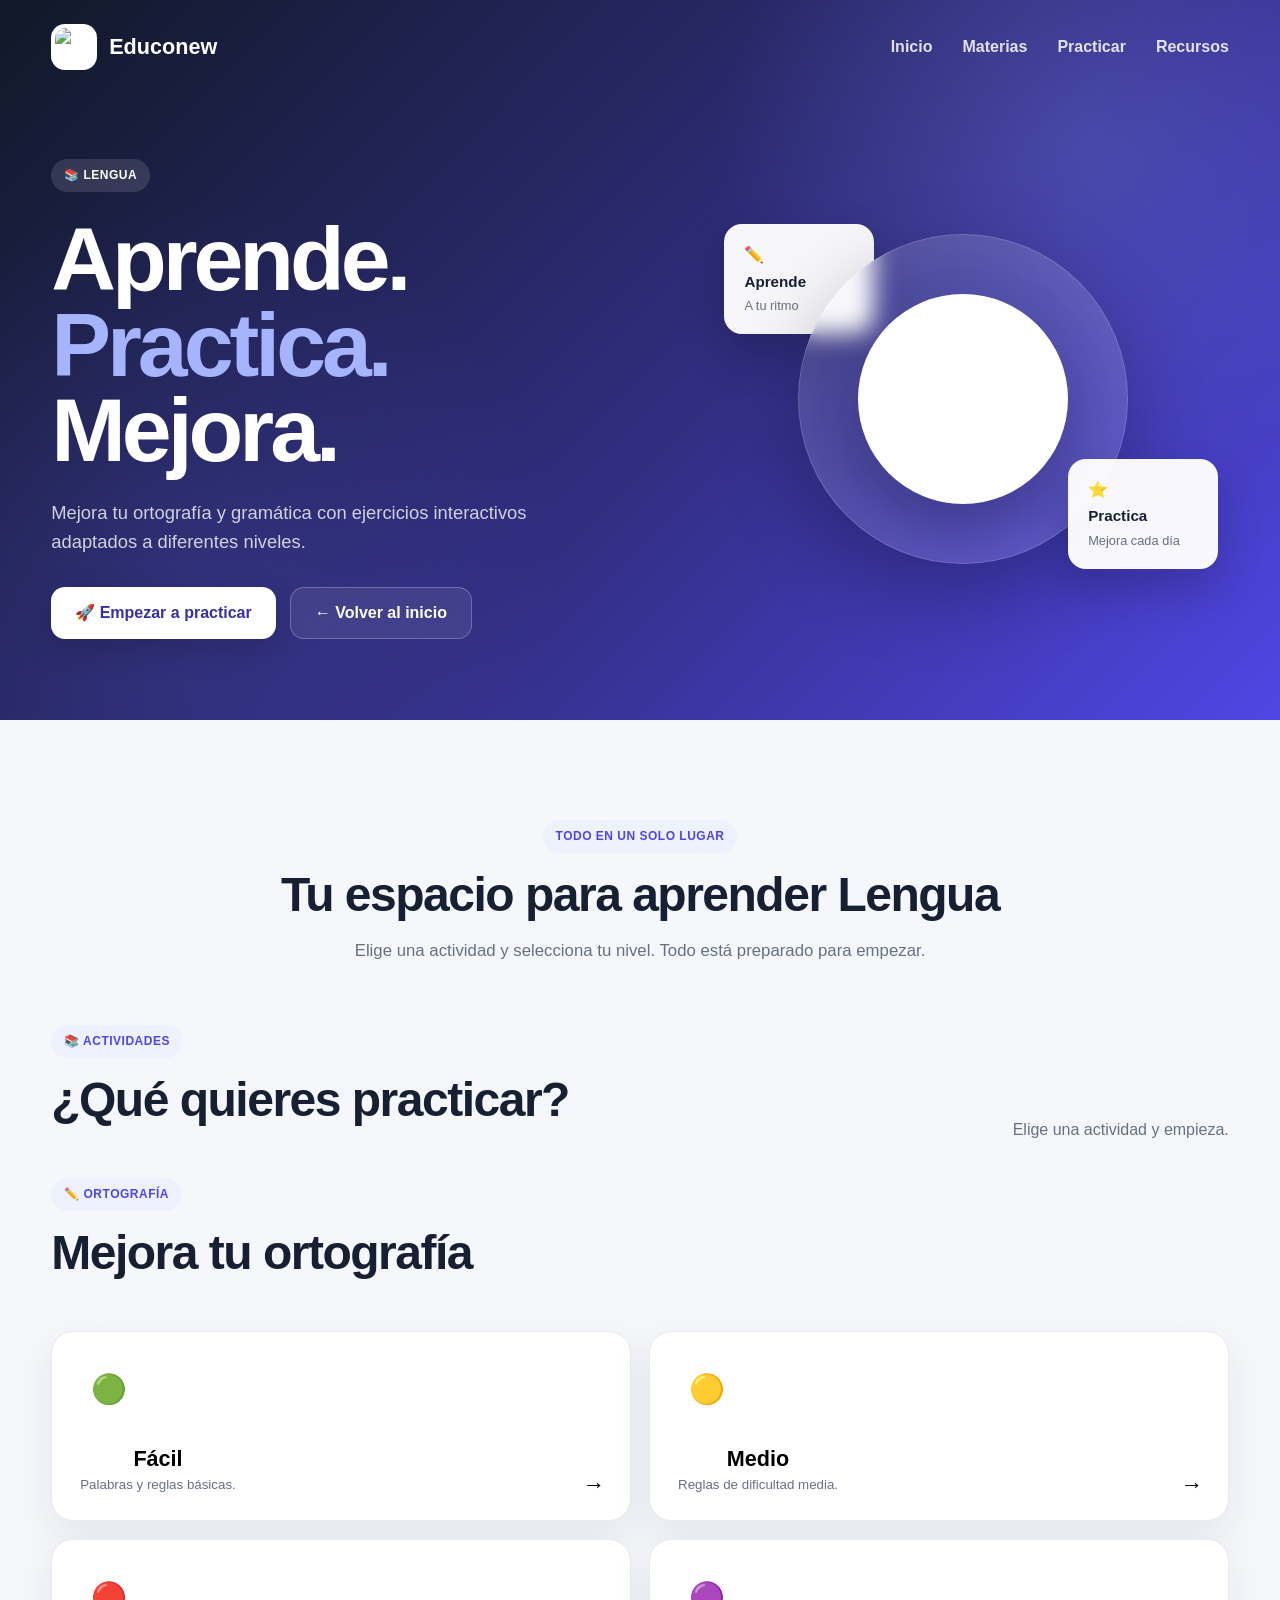
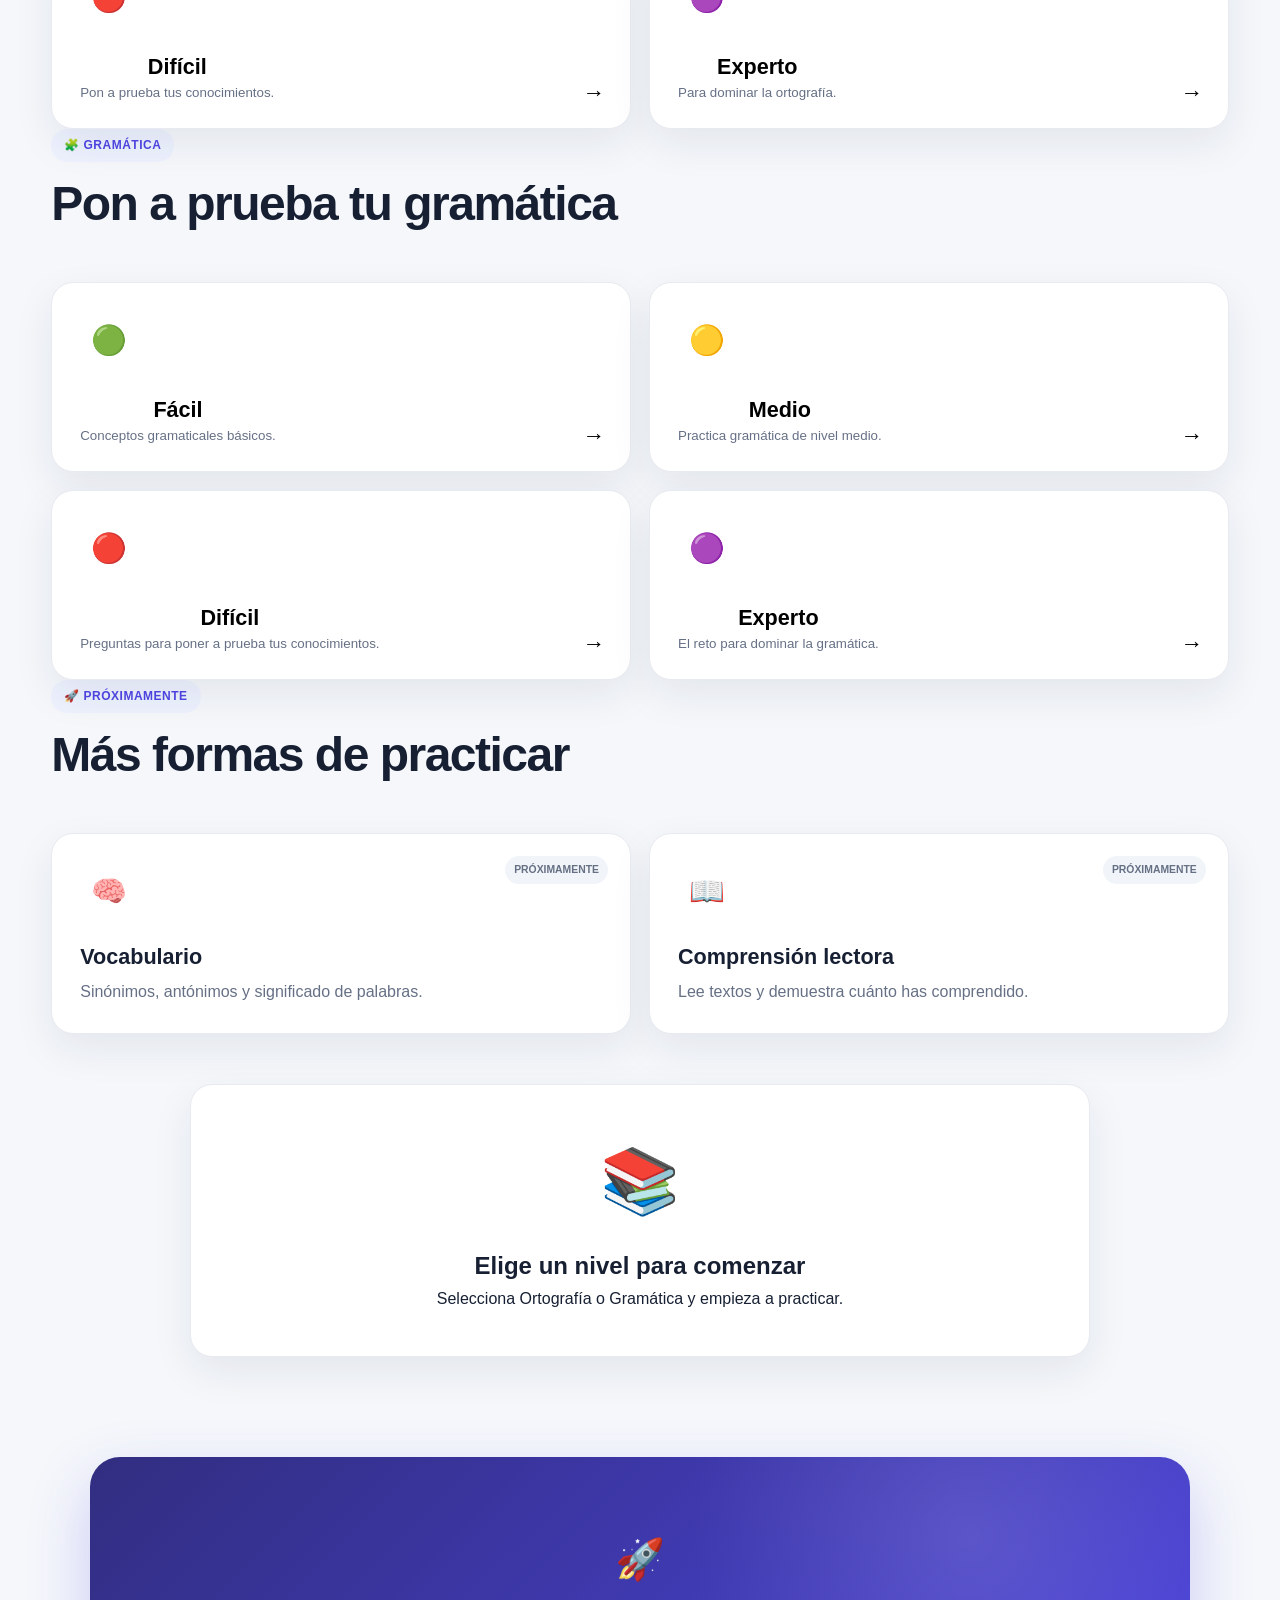
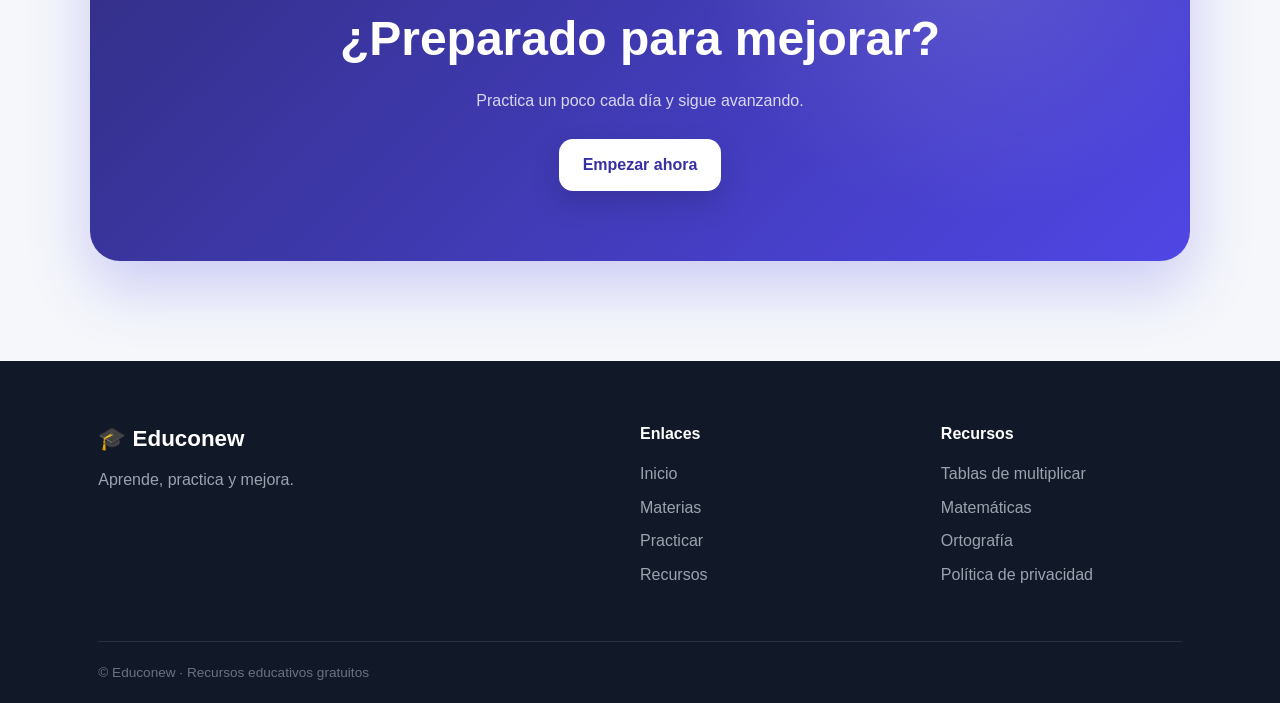
==== lengua.html @ 7b6f7181 "Refactor lengua.html for cleaner structure" ====
<!DOCTYPE html>
<html lang="es">

<head>
    <meta charset="UTF-8">
    <meta name="viewport" content="width=device-width, initial-scale=1.0">

    <title>Lengua | Educonew</title>

    <meta
        name="description"
        content="Practica Lengua con ejercicios interactivos de ortografía y gramática en Educonew."
    >

    <meta name="robots" content="index, follow">

    <link rel="icon" type="image/png" href="perfil.png">
    <link rel="stylesheet" href="style.css">
</head>

<body>

<header class="hero-principal">

    <nav class="barra-navegacion">

        <div class="logo">
            <img src="perfil.png" alt="Educonew">
            <span>Educonew</span>
        </div>

        <div class="menu">
            <a href="index.html">Inicio</a>
            <a href="index.html#materias">Materias</a>
            <a href="#actividades">Practicar</a>
            <a href="index.html#recursos">Recursos</a>
        </div>

    </nav>


    <div class="hero-contenido">

        <div class="hero-texto">

            <span class="etiqueta">
                📚 LENGUA
            </span>

            <h1>
                Aprende.<br>
                <span>Practica.</span><br>
                Mejora.
            </h1>

            <p>
                Mejora tu ortografía y gramática
                con ejercicios interactivos adaptados
                a diferentes niveles.
            </p>

            <div class="hero-botones">

                <a
                    href="#actividades"
                    class="boton-principal"
                >
                    🚀 Empezar a practicar
                </a>

                <a
                    href="index.html"
                    class="boton-secundario"
                >
                    ← Volver al inicio
                </a>

            </div>

        </div>


        <div class="hero-visual">

            <div class="tarjeta-flotante tarjeta-libro">
                ✏️
                <strong>Aprende</strong>
                <span>A tu ritmo</span>
            </div>

            <div class="circulo-educativo">
                <img src="perfil.png" alt="Educonew">
            </div>

            <div class="tarjeta-flotante tarjeta-estadistica">
                ⭐
                <strong>Practica</strong>
                <span>Mejora cada día</span>
            </div>

        </div>

    </div>

</header>


<main>

<section class="presentacion">

    <span class="etiqueta">
        TODO EN UN SOLO LUGAR
    </span>

    <h2>
        Tu espacio para aprender Lengua
    </h2>

    <p>
        Elige una actividad y selecciona tu nivel.
        Todo está preparado para empezar.
    </p>

</section>


<section
    id="actividades"
    class="seccion"
>

    <div class="titulo-seccion">

        <div>

            <span class="etiqueta">
                📚 ACTIVIDADES
            </span>

            <h2>
                ¿Qué quieres practicar?
            </h2>

        </div>

        <p>
            Elige una actividad y empieza.
        </p>

    </div>


    <!-- ============================= -->
    <!-- ORTOGRAFÍA -->
    <!-- ============================= -->

    <div class="bloque-lengua">

        <div class="titulo-seccion">

            <div>

                <span class="etiqueta">
                    ✏️ ORTOGRAFÍA
                </span>

                <h2>
                    Mejora tu ortografía
                </h2>

            </div>

        </div>


        <div class="materias-grid">

            <button
                type="button"
                class="materia-card lengua-nivel"
                data-tema="ortografia"
                data-nivel="facil"
            >

                <div class="materia-icono">
                    🟢
                </div>

                <div>
                    <h3>Fácil</h3>
                    <p>
                        Palabras y reglas básicas.
                    </p>
                </div>

                <span class="flecha">→</span>

            </button>


            <button
                type="button"
                class="materia-card lengua-nivel"
                data-tema="ortografia"
                data-nivel="medio"
            >

                <div class="materia-icono">
                    🟡
                </div>

                <div>
                    <h3>Medio</h3>
                    <p>
                        Reglas de dificultad media.
                    </p>
                </div>

                <span class="flecha">→</span>

            </button>


            <button
                type="button"
                class="materia-card lengua-nivel"
                data-tema="ortografia"
                data-nivel="dificil"
            >

                <div class="materia-icono">
                    🔴
                </div>

                <div>
                    <h3>Difícil</h3>
                    <p>
                        Pon a prueba tus conocimientos.
                    </p>
                </div>

                <span class="flecha">→</span>

            </button>


            <button
                type="button"
                class="materia-card lengua-nivel"
                data-tema="ortografia"
                data-nivel="experto"
            >

                <div class="materia-icono">
                    🟣
                </div>

                <div>
                    <h3>Experto</h3>
                    <p>
                        Para dominar la ortografía.
                    </p>
                </div>

                <span class="flecha">→</span>

            </button>

        </div>

    </div>


    <!-- ============================= -->
    <!-- GRAMÁTICA -->
    <!-- ============================= -->

    <div class="bloque-lengua">

        <div class="titulo-seccion">

            <div>

                <span class="etiqueta">
                    🧩 GRAMÁTICA
                </span>

                <h2>
                    Pon a prueba tu gramática
                </h2>

            </div>

        </div>


        <div class="materias-grid">

            <button
                type="button"
                class="materia-card lengua-nivel"
                data-tema="gramatica"
                data-nivel="facil"
            >

                <div class="materia-icono">
                    🟢
                </div>

                <div>
                    <h3>Fácil</h3>
                    <p>
                        Conceptos gramaticales básicos.
                    </p>
                </div>

                <span class="flecha">→</span>

            </button>


            <button
                type="button"
                class="materia-card lengua-nivel"
                data-tema="gramatica"
                data-nivel="medio"
            >

                <div class="materia-icono">
                    🟡
                </div>

                <div>
                    <h3>Medio</h3>
                    <p>
                        Practica gramática de nivel medio.
                    </p>
                </div>

                <span class="flecha">→</span>

            </button>


            <button
                type="button"
                class="materia-card lengua-nivel"
                data-tema="gramatica"
                data-nivel="dificil"
            >

                <div class="materia-icono">
                    🔴
                </div>

                <div>
                    <h3>Difícil</h3>
                    <p>
                        Preguntas para poner a prueba
                        tus conocimientos.
                    </p>
                </div>

                <span class="flecha">→</span>

            </button>


            <button
                type="button"
                class="materia-card lengua-nivel"
                data-tema="gramatica"
                data-nivel="experto"
            >

                <div class="materia-icono">
                    🟣
                </div>

                <div>
                    <h3>Experto</h3>
                    <p>
                        El reto para dominar la gramática.
                    </p>
                </div>

                <span class="flecha">→</span>

            </button>

        </div>

    </div>


    <!-- ============================= -->
    <!-- PRÓXIMAMENTE -->
    <!-- ============================= -->

    <div class="bloque-lengua">

        <div class="titulo-seccion">

            <div>

                <span class="etiqueta">
                    🚀 PRÓXIMAMENTE
                </span>

                <h2>
                    Más formas de practicar
                </h2>

            </div>

        </div>


        <div class="materias-grid">

            <div class="materia-card">

                <div class="materia-icono">
                    🧠
                </div>

                <div>
                    <h3>Vocabulario</h3>
                    <p>
                        Sinónimos, antónimos
                        y significado de palabras.
                    </p>
                </div>

                <span class="proximamente">
                    PRÓXIMAMENTE
                </span>

            </div>


            <div class="materia-card">

                <div class="materia-icono">
                    📖
                </div>

                <div>
                    <h3>Comprensión lectora</h3>
                    <p>
                        Lee textos y demuestra
                        cuánto has comprendido.
                    </p>
                </div>

                <span class="proximamente">
                    PRÓXIMAMENTE
                </span>

            </div>

        </div>

    </div>


    <!-- ============================= -->
    <!-- JUEGO -->
    <!-- ============================= -->

    <section
        id="juegoLengua"
        style="
            max-width:900px;
            margin:50px auto 0;
        "
    >

        <div
            class="tarjeta"
            style="
                text-align:center;
                padding:45px 25px;
            "
        >

            <div
                style="
                    font-size:4rem;
                    margin-bottom:15px;
                "
            >
                📚
            </div>

            <h2>
                Elige un nivel para comenzar
            </h2>

            <p>
                Selecciona Ortografía o Gramática
                y empieza a practicar.
            </p>

        </div>

    </section>


</section>


<section class="llamada-final">

    <div>

        <span>🚀</span>

        <h2>
            ¿Preparado para mejorar?
        </h2>

        <p>
            Practica un poco cada día
            y sigue avanzando.
        </p>

        <a
            href="#actividades"
            class="boton-principal"
        >
            Empezar ahora
        </a>

    </div>

</section>

</main>


<footer>

    <div class="footer-contenido">

        <div>

            <h3>🎓 Educonew</h3>

            <p>
                Aprende, practica y mejora.
            </p>

        </div>


        <div>

            <h4>Enlaces</h4>

            <a href="index.html">Inicio</a>
            <a href="index.html#materias">Materias</a>
            <a href="#actividades">Practicar</a>
            <a href="index.html#recursos">Recursos</a>

        </div>


        <div>

            <h4>Recursos</h4>

            <a href="tablas-multiplicar.html">
                Tablas de multiplicar
            </a>

            <a href="mejorar-matematicas.html">
                Matemáticas
            </a>

            <a href="reglas-ortografia.html">
                Ortografía
            </a>

            <a href="politica-privacidad.html">
                Política de privacidad
            </a>

        </div>

    </div>


    <div class="footer-final">

        <p>
            © Educonew · Recursos educativos gratuitos
        </p>

    </div>

</footer>


<!-- IMPORTANTE:
     Este archivo NO utiliza script.js.
     Utiliza su propio motor independiente.
-->

<script src="lengua.js"></script>

</body>
</html>
---- style.css ----
/* =========================================
   EDUCONEW — DISEÑO PRINCIPAL
   ========================================= */

:root {
    --fondo: #f5f7fb;
    --blanco: #ffffff;
    --texto: #172033;
    --texto-suave: #667085;
    --azul: #4f46e5;
    --azul-oscuro: #3730a3;
    --azul-claro: #eef2ff;
    --verde: #10b981;
    --amarillo: #f59e0b;
    --rojo: #ef4444;
    --borde: #e7eaf0;
    --sombra: 0 15px 40px rgba(31, 41, 55, 0.08);
    --radio: 22px;
}

* {
    box-sizing: border-box;
    margin: 0;
    padding: 0;
}

html {
    scroll-behavior: smooth;
}

body {
    font-family: Arial, Helvetica, sans-serif;
    background: var(--fondo);
    color: var(--texto);
    line-height: 1.6;
}

a {
    text-decoration: none;
    color: inherit;
}

button,
a {
    -webkit-tap-highlight-color: transparent;
}


/* =========================================
   NAVEGACIÓN
   ========================================= */

.hero-principal {
    min-height: 720px;
    background:
        radial-gradient(circle at 85% 20%, rgba(129, 140, 248, 0.25), transparent 30%),
        radial-gradient(circle at 15% 80%, rgba(99, 102, 241, 0.15), transparent 30%),
        linear-gradient(135deg, #111827 0%, #312e81 55%, #4f46e5 100%);
    color: white;
    position: relative;
    overflow: hidden;
}

.barra-navegacion {
    width: min(1180px, 92%);
    margin: auto;
    padding: 24px 0;
    display: flex;
    justify-content: space-between;
    align-items: center;
    position: relative;
    z-index: 5;
}

.logo {
    display: flex;
    align-items: center;
    gap: 12px;
    font-size: 1.35rem;
    font-weight: 800;
}

.logo img {
    width: 46px;
    height: 46px;
    object-fit: cover;
    border-radius: 14px;
    background: white;
    padding: 4px;
}

.menu {
    display: flex;
    gap: 30px;
}

.menu a {
    color: rgba(255, 255, 255, 0.85);
    font-weight: 600;
    transition: 0.25s ease;
}

.menu a:hover {
    color: white;
    transform: translateY(-2px);
}


/* =========================================
   HERO
   ========================================= */

.hero-contenido {
    width: min(1180px, 92%);
    margin: auto;
    min-height: 610px;
    display: grid;
    grid-template-columns: 1.05fr 0.95fr;
    align-items: center;
    gap: 60px;
}

.hero-texto {
    max-width: 650px;
}

.etiqueta {
    display: inline-flex;
    align-items: center;
    gap: 7px;
    color: var(--azul);
    background: var(--azul-claro);
    border-radius: 999px;
    padding: 7px 13px;
    font-size: 0.75rem;
    font-weight: 800;
    letter-spacing: 0.5px;
}

.hero-principal .etiqueta {
    background: rgba(255, 255, 255, 0.12);
    color: white;
}

.hero-texto h1 {
    font-size: clamp(3.5rem, 7vw, 6.4rem);
    line-height: 0.95;
    letter-spacing: -4px;
    margin: 25px 0;
}

.hero-texto h1 span {
    color: #a5b4fc;
}

.hero-texto > p {
    max-width: 560px;
    color: rgba(255, 255, 255, 0.78);
    font-size: 1.15rem;
    margin-bottom: 30px;
}

.hero-botones {
    display: flex;
    gap: 14px;
    flex-wrap: wrap;
}

.boton-principal,
.boton-secundario {
    display: inline-flex;
    align-items: center;
    justify-content: center;
    min-height: 52px;
    padding: 0 24px;
    border-radius: 14px;
    font-weight: 800;
    transition: 0.25s ease;
}

.boton-principal {
    background: white;
    color: var(--azul-oscuro);
    box-shadow: 0 12px 30px rgba(0, 0, 0, 0.15);
}

.boton-principal:hover {
    transform: translateY(-3px);
    box-shadow: 0 18px 35px rgba(0, 0, 0, 0.2);
}

.boton-secundario {
    border: 1px solid rgba(255, 255, 255, 0.25);
    color: white;
    background: rgba(255, 255, 255, 0.08);
}

.boton-secundario:hover {
    background: rgba(255, 255, 255, 0.15);
}


/* =========================================
   HERO VISUAL
   ========================================= */

.hero-visual {
    min-height: 480px;
    position: relative;
    display: flex;
    justify-content: center;
    align-items: center;
}

.circulo-educativo {
    width: 330px;
    height: 330px;
    border-radius: 50%;
    background: rgba(255, 255, 255, 0.1);
    border: 1px solid rgba(255, 255, 255, 0.18);
    backdrop-filter: blur(12px);
    display: flex;
    align-items: center;
    justify-content: center;
    box-shadow:
        0 30px 80px rgba(0, 0, 0, 0.25),
        inset 0 0 60px rgba(255, 255, 255, 0.08);
}

.circulo-educativo img {
    width: 210px;
    height: 210px;
    object-fit: cover;
    border-radius: 50%;
    background: white;
    padding: 12px;
    box-shadow: 0 20px 50px rgba(0, 0, 0, 0.2);
}

.tarjeta-flotante {
    position: absolute;
    background: rgba(255, 255, 255, 0.96);
    color: var(--texto);
    padding: 18px 20px;
    border-radius: 18px;
    box-shadow: 0 20px 45px rgba(0, 0, 0, 0.2);
    display: flex;
    flex-direction: column;
    gap: 2px;
    min-width: 150px;
}

.tarjeta-flotante strong {
    font-size: 0.95rem;
}

.tarjeta-flotante span {
    color: var(--texto-suave);
    font-size: 0.8rem;
}

.tarjeta-libro {
    top: 65px;
    left: 5%;
}

.tarjeta-estadistica {
    right: 2%;
    bottom: 70px;
}


/* =========================================
   PRESENTACIÓN
   ========================================= */

.presentacion {
    width: min(800px, 90%);
    margin: 100px auto 60px;
    text-align: center;
}

.presentacion h2,
.titulo-seccion h2,
.cabecera-ejercicios h2 {
    font-size: clamp(2rem, 4vw, 3rem);
    line-height: 1.1;
    letter-spacing: -1.5px;
    margin: 16px 0;
}

.presentacion p {
    color: var(--texto-suave);
    font-size: 1.05rem;
}


/* =========================================
   SECCIONES
   ========================================= */

.seccion {
    width: min(1180px, 92%);
    margin: 0 auto 100px;
}

.titulo-seccion {
    display: flex;
    justify-content: space-between;
    align-items: end;
    gap: 40px;
    margin-bottom: 35px;
}

.titulo-seccion > p {
    max-width: 360px;
    color: var(--texto-suave);
}


/* =========================================
   MATERIAS
   ========================================= */

.materias-grid {
    display: grid;
    grid-template-columns: repeat(2, 1fr);
    gap: 18px;
}

.materia-card {
    position: relative;
    min-height: 190px;
    padding: 28px;
    border-radius: var(--radio);
    background: var(--blanco);
    border: 1px solid var(--borde);
    box-shadow: var(--sombra);
    display: flex;
    flex-direction: column;
    justify-content: space-between;
    overflow: hidden;
    transition: 0.3s ease;
}

.materia-card:hover {
    transform: translateY(-6px);
    box-shadow: 0 22px 50px rgba(31, 41, 55, 0.13);
}

.materia-icono {
    width: 58px;
    height: 58px;
    border-radius: 17px;
    display: flex;
    align-items: center;
    justify-content: center;
    font-size: 1.8rem;
    margin-bottom: 20px;
}

.materia-card h3 {
    font-size: 1.35rem;
    margin-bottom: 5px;
}

.materia-card p {
    color: var(--texto-suave);
    max-width: 400px;
}

.flecha {
    position: absolute;
    right: 25px;
    bottom: 22px;
    font-size: 1.4rem;
    transition: 0.25s ease;
}

.materia-card:hover .flecha {
    transform: translateX(5px);
}

.matematicas .materia-icono {
    background: #eef2ff;
}

.lengua .materia-icono {
    background: #fef3c7;
}

.ciencia .materia-icono {
    background: #d1fae5;
}

.ingles .materia-icono {
    background: #dbeafe;
}

.geografia .materia-icono {
    background: #cffafe;
}

.historia .materia-icono {
    background: #fce7f3;
}

.proximamente {
    position: absolute;
    right: 22px;
    top: 22px;
    font-size: 0.65rem;
    font-weight: 800;
    color: var(--texto-suave);
    background: #f1f5f9;
    padding: 6px 9px;
    border-radius: 999px;
}


/* =========================================
   DESTACADOS
   ========================================= */

.seccion-destacados {
    background: linear-gradient(135deg, #eef2ff, #f8fafc);
    width: 100%;
    padding: 80px max(4%, calc((100% - 1180px) / 2));
}

.destacados-grid {
    display: grid;
    grid-template-columns: repeat(3, 1fr);
    gap: 18px;
}

.destacado-card {
    background: white;
    border-radius: 20px;
    padding: 26px;
    display: flex;
    gap: 20px;
    border: 1px solid var(--borde);
    box-shadow: var(--sombra);
}

.destacado-icono {
    width: 52px;
    height: 52px;
    flex-shrink: 0;
    display: flex;
    align-items: center;
    justify-content: center;
    background: var(--azul-claro);
    border-radius: 15px;
    font-size: 1.5rem;
}

.nivel {
    font-size: 0.68rem;
    font-weight: 800;
    color: var(--azul);
}

.destacado-card h3 {
    margin: 5px 0;
}

.destacado-card p {
    color: var(--texto-suave);
    font-size: 0.9rem;
    margin-bottom: 14px;
}

.destacado-card a {
    color: var(--azul);
    font-weight: 800;
}


/* =========================================
   EJERCICIOS
   ========================================= */

.ejercicios-seccion {
    padding-top: 30px;
}

.cabecera-ejercicios {
    margin-bottom: 35px;
}

.cabecera-ejercicios p {
    color: var(--texto-suave);
}

.tarjetas {
    display: grid;
    grid-template-columns: repeat(3, 1fr);
    gap: 20px;
}

.tarjeta {
    background: white;
    border: 1px solid var(--borde);
    border-radius: var(--radio);
    padding: 28px;
    box-shadow: var(--sombra);
}

.ejercicio-card {
    transition: 0.3s ease;
}

.ejercicio-card:hover {
    transform: translateY(-5px);
}

.ejercicio-icono {
    font-size: 2rem;
    margin-bottom: 15px;
}

.ejercicio-card h3 {
    font-size: 1.35rem;
    margin-bottom: 7px;
}

.ejercicio-card > p {
    color: var(--texto-suave);
    margin-bottom: 20px;
}

.niveles {
    display: flex;
    flex-wrap: wrap;
    gap: 8px;
}

.niveles button,
.ejercicio-card > button {
    border: 0;
    background: #f1f5f9;
    color: var(--texto);
    border-radius: 10px;
    padding: 10px 13px;
    font-weight: 700;
    cursor: pointer;
    transition: 0.2s ease;
}

.niveles button:hover,
.ejercicio-card > button:hover {
    background: var(--azul);
    color: white;
    transform: translateY(-2px);
}

.oculto {
    display: none;
}

.ejercicio-card h4 {
    font-size: 1.25rem;
    margin: 25px 0 15px;
}

#respuestasSuma,
#respuestasResta,
#respuestasMultiplicacion {
    display: grid;
    grid-template-columns: repeat(2, 1fr);
    gap: 9px;
}

.respuesta {
    border: 1px solid var(--borde);
    background: #f8fafc;
    border-radius: 11px;
    padding: 11px;
    font-weight: 700;
    cursor: pointer;
    transition: 0.2s ease;
}

.respuesta:hover:not(:disabled) {
    background: var(--azul);
    color: white;
}

.respuesta:disabled {
    cursor: default;
    opacity: 0.8;
}

#resultadoSuma,
#resultadoResta,
#resultadoMultiplicacion {
    font-weight: 800;
    margin-top: 12px;
}


/* =========================================
   LENGUA
   ========================================= */

.lengua-seccion {
    padding-top: 20px;
}

.lengua-seccion .tarjetas {
    grid-template-columns: repeat(3, 1fr);
}


/* =========================================
   RECURSOS
   ========================================= */

.recursos-grid {
    display: grid;
    grid-template-columns: repeat(2, 1fr);
    gap: 15px;
}

.recurso-card {
    display: grid;
    grid-template-columns: 55px 1fr 30px;
    gap: 17px;
    align-items: center;
    background: white;
    border: 1px solid var(--borde);
    padding: 22px;
    border-radius: 18px;
    box-shadow: var(--sombra);
    transition: 0.25s ease;
}

.recurso-card:hover {
    transform: translateY(-4px);
}

.recurso-card > span {
    width: 52px;
    height: 52px;
    display: flex;
    justify-content: center;
    align-items: center;
    background: var(--azul-claro);
    border-radius: 15px;
    font-size: 1.5rem;
}

.recurso-card h3 {
    margin-bottom: 4px;
}

.recurso-card p {
    color: var(--texto-suave);
    font-size: 0.9rem;
}

.recurso-card strong {
    color: var(--azul);
    font-size: 1.3rem;
}


/* =========================================
   LLAMADA FINAL
   ========================================= */

.llamada-final {
    width: min(1100px, 90%);
    margin: 0 auto 100px;
    border-radius: 30px;
    padding: 70px 40px;
    text-align: center;
    color: white;
    background:
        radial-gradient(circle at 80% 20%, rgba(255,255,255,.12), transparent 30%),
        linear-gradient(135deg, #312e81, #4f46e5);
    box-shadow: 0 25px 60px rgba(79, 70, 229, 0.25);
}

.llamada-final > div > span {
    font-size: 2.5rem;
}

.llamada-final h2 {
    font-size: clamp(2rem, 4vw, 3rem);
    margin: 10px 0;
}

.llamada-final p {
    color: rgba(255,255,255,.8);
    margin-bottom: 25px;
}

.llamada-final .boton-principal {
    display: inline-flex;
}


/* =========================================
   FOOTER
   ========================================= */

footer {
    background: #111827;
    color: white;
    padding: 60px 4% 20px;
}

.footer-contenido {
    width: min(1180px, 92%);
    margin: auto;
    display: grid;
    grid-template-columns: 2fr 1fr 1fr;
    gap: 60px;
}

.footer-contenido h3 {
    font-size: 1.4rem;
    margin-bottom: 10px;
}

.footer-contenido h4 {
    margin-bottom: 15px;
}

.footer-contenido p {
    color: #9ca3af;
}

.footer-contenido a {
    display: block;
    color: #9ca3af;
    margin-bottom: 8px;
    transition: 0.2s ease;
}

.footer-contenido a:hover {
    color: white;
    transform: translateX(3px);
}

.footer-final {
    width: min(1180px, 92%);
    margin: 45px auto 0;
    padding-top: 20px;
    border-top: 1px solid rgba(255,255,255,.1);
    color: #6b7280;
    font-size: 0.85rem;
}


/* =========================================
   RESPONSIVE — TABLET
   ========================================= */

@media (max-width: 900px) {

    .hero-contenido {
        grid-template-columns: 1fr;
        text-align: center;
        padding: 70px 0;
    }

    .hero-texto {
        margin: auto;
    }

    .hero-texto > p {
        margin-left: auto;
        margin-right: auto;
    }

    .hero-botones {
        justify-content: center;
    }

    .hero-visual {
        min-height: 360px;
    }

    .circulo-educativo {
        width: 250px;
        height: 250px;
    }

    .circulo-educativo img {
        width: 160px;
        height: 160px;
    }

    .materias-grid,
    .destacados-grid,
    .tarjetas {
        grid-template-columns: repeat(2, 1fr);
    }

    .titulo-seccion {
        display: block;
    }

    .titulo-seccion > p {
        margin-top: 15px;
    }

    .recursos-grid {
        grid-template-columns: 1fr;
    }

    .footer-contenido {
        grid-template-columns: 1fr 1fr;
    }
}


/* =========================================
   RESPONSIVE — MÓVIL
   ========================================= */

@media (max-width: 650px) {

    .hero-principal {
        min-height: auto;
    }

    .barra-navegacion {
        padding: 17px 0;
    }

    .menu {
        display: none;
    }

    .hero-contenido {
        padding: 55px 0 80px;
        min-height: auto;
    }

    .hero-texto h1 {
        font-size: 3.8rem;
        letter-spacing: -3px;
    }

    .hero-texto > p {
        font-size: 1rem;
    }

    .hero-visual {
        min-height: 300px;
    }

    .circulo-educativo {
        width: 220px;
        height: 220px;
    }

    .circulo-educativo img {
        width: 140px;
        height: 140px;
    }

    .tarjeta-flotante {
        min-width: 125px;
        padding: 13px;
    }

    .tarjeta-libro {
        left: 0;
        top: 25px;
    }

    .tarjeta-estadistica {
        right: 0;
        bottom: 20px;
    }

    .presentacion {
        margin-top: 70px;
    }

    .materias-grid,
    .destacados-grid,
    .tarjetas,
    .lengua-seccion .tarjetas {
        grid-template-columns: 1fr;
    }

    .seccion {
        margin-bottom: 70px;
    }

    .seccion-destacados {
        padding: 60px 5%;
    }

    .recurso-card {
        grid-template-columns: 48px 1fr 20px;
        padding: 17px;
    }

    .recurso-card > span {
        width: 45px;
        height: 45px;
    }

    .llamada-final {
        padding: 55px 25px;
        margin-bottom: 70px;
    }

    .footer-contenido {
        grid-template-columns: 1fr;
        gap: 35px;
    }
}
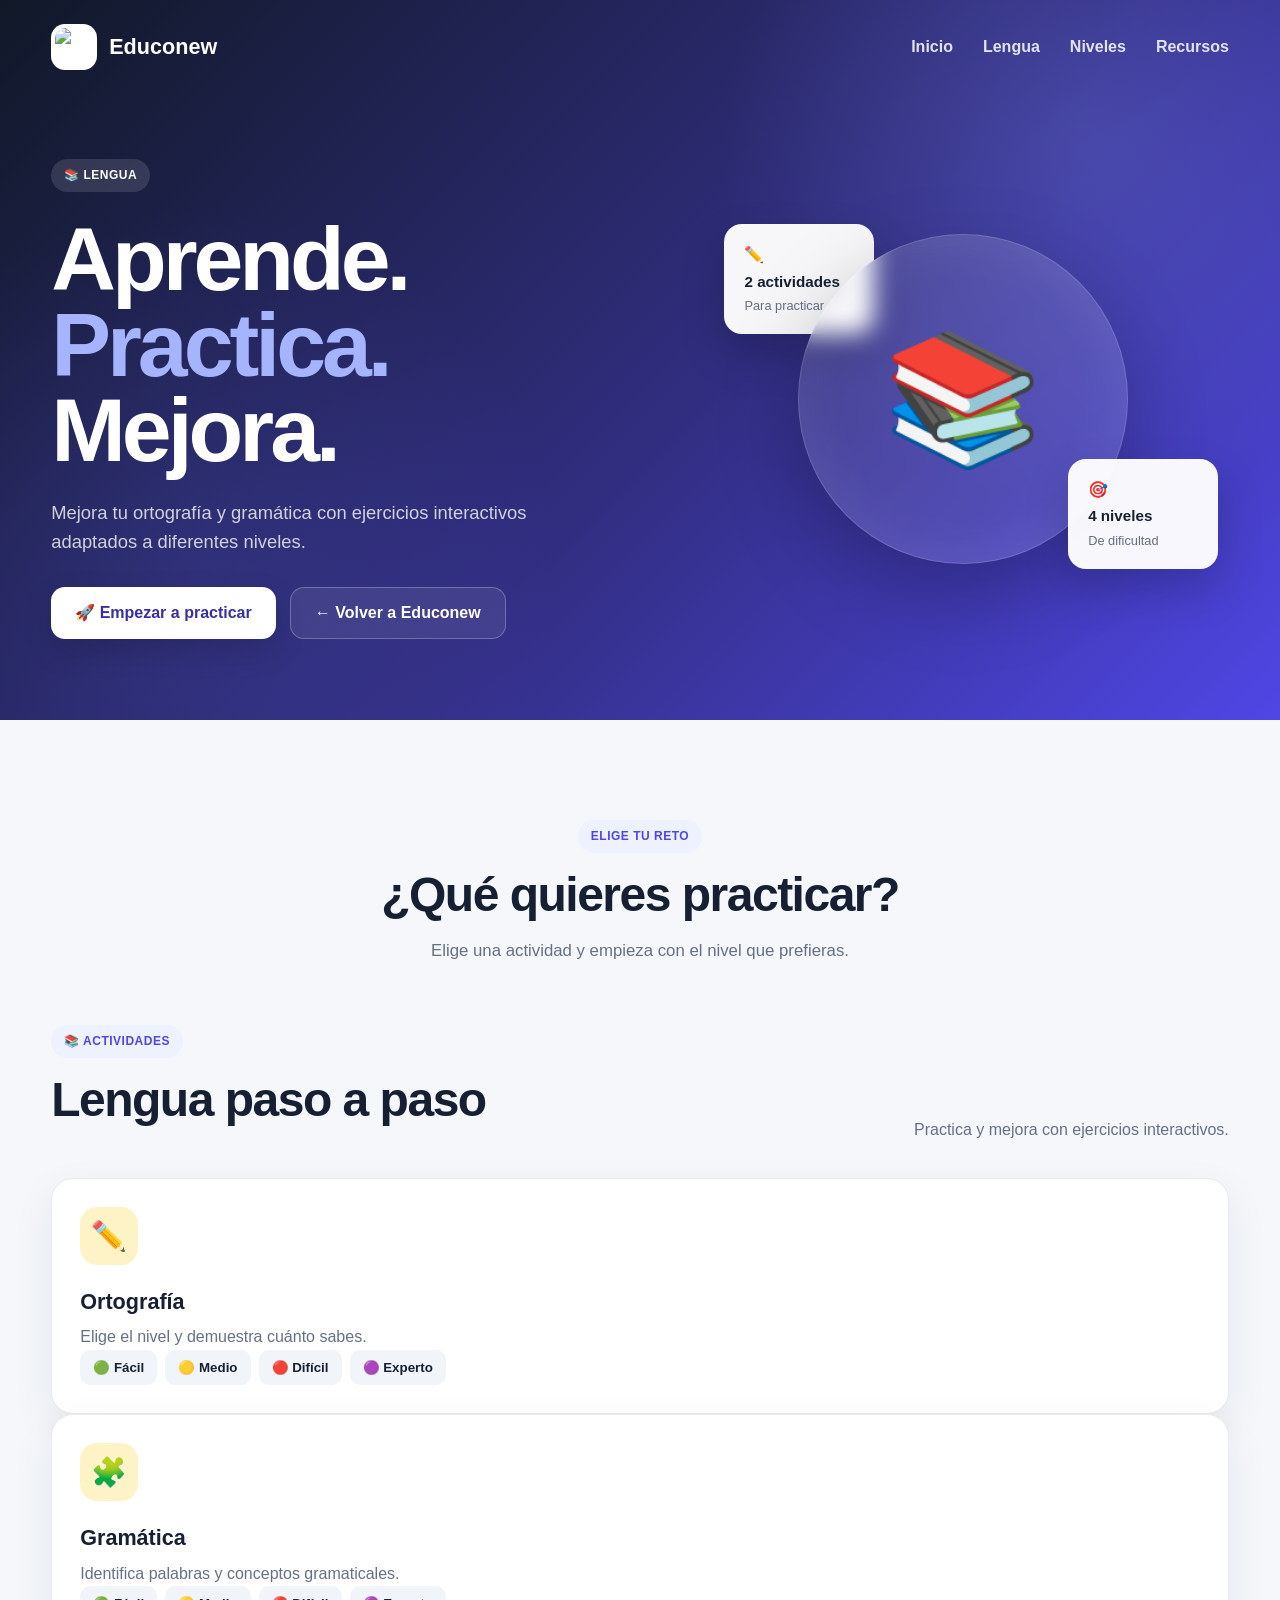
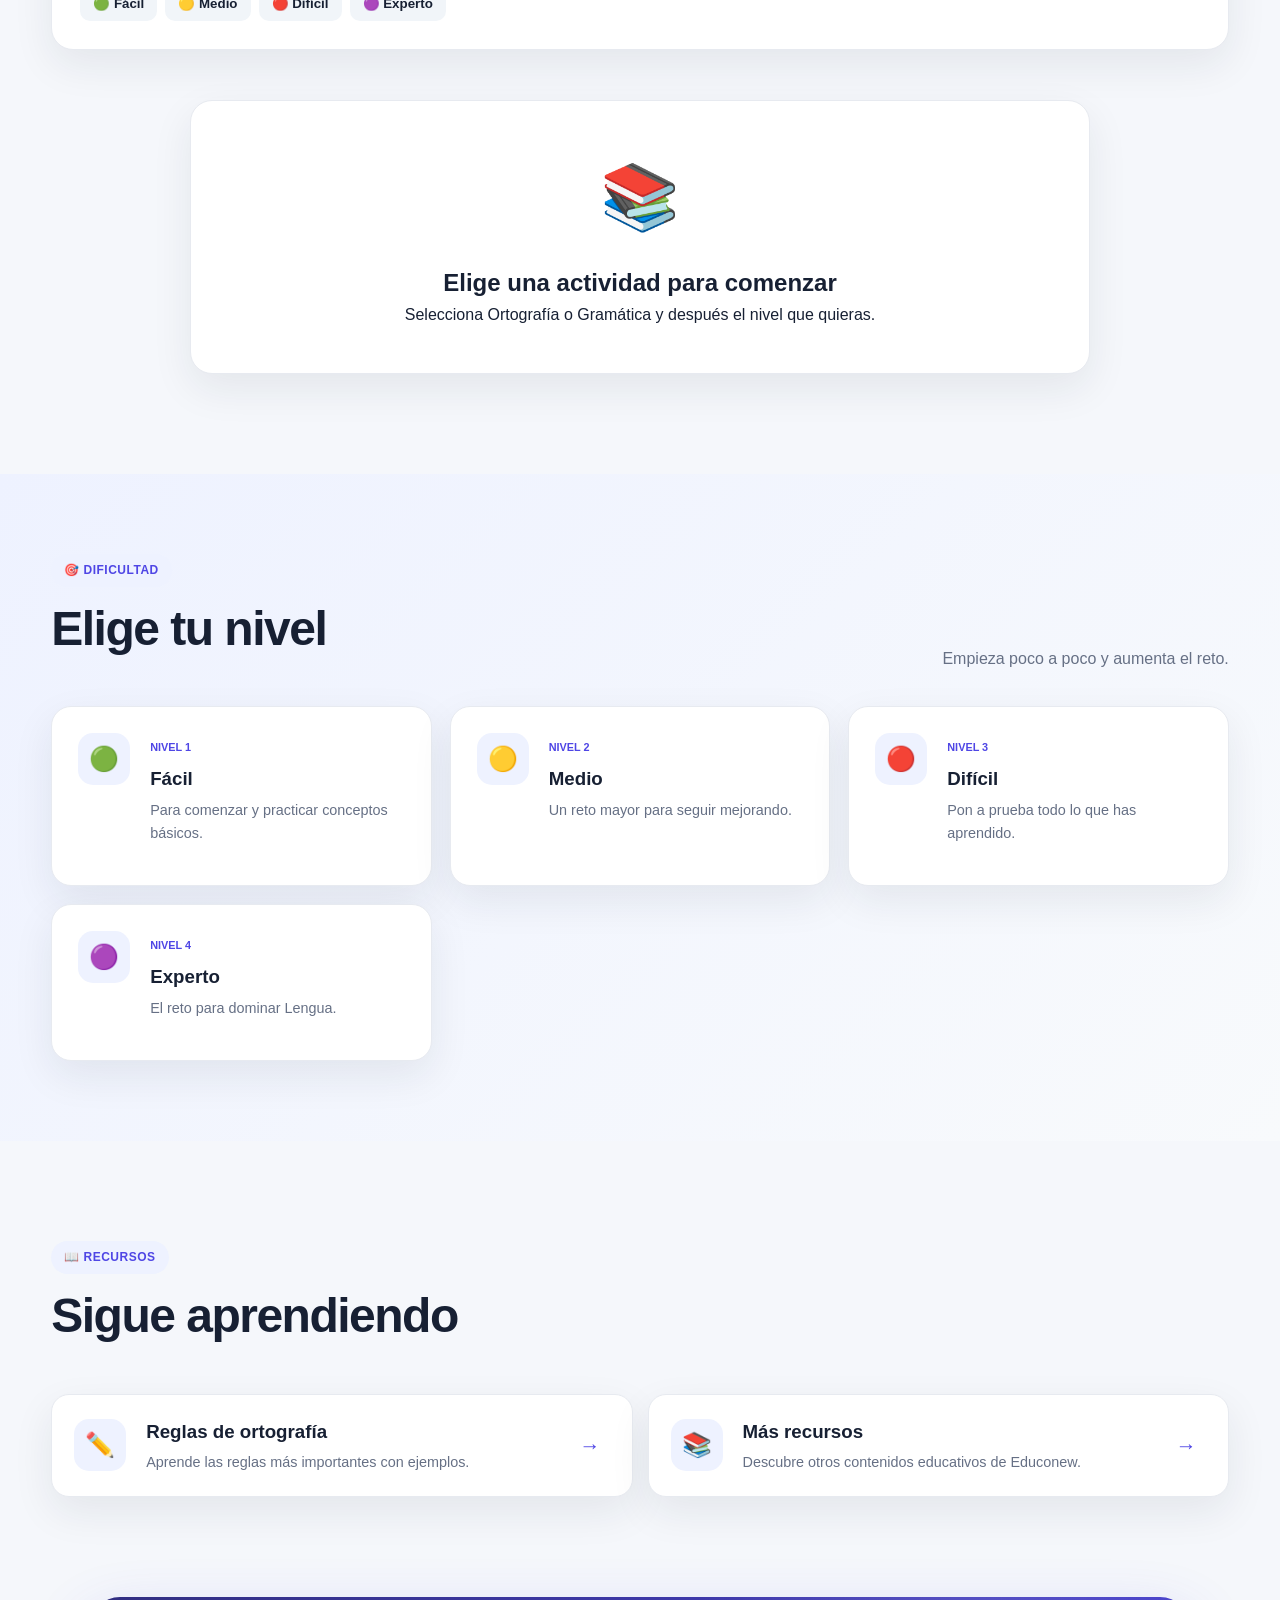
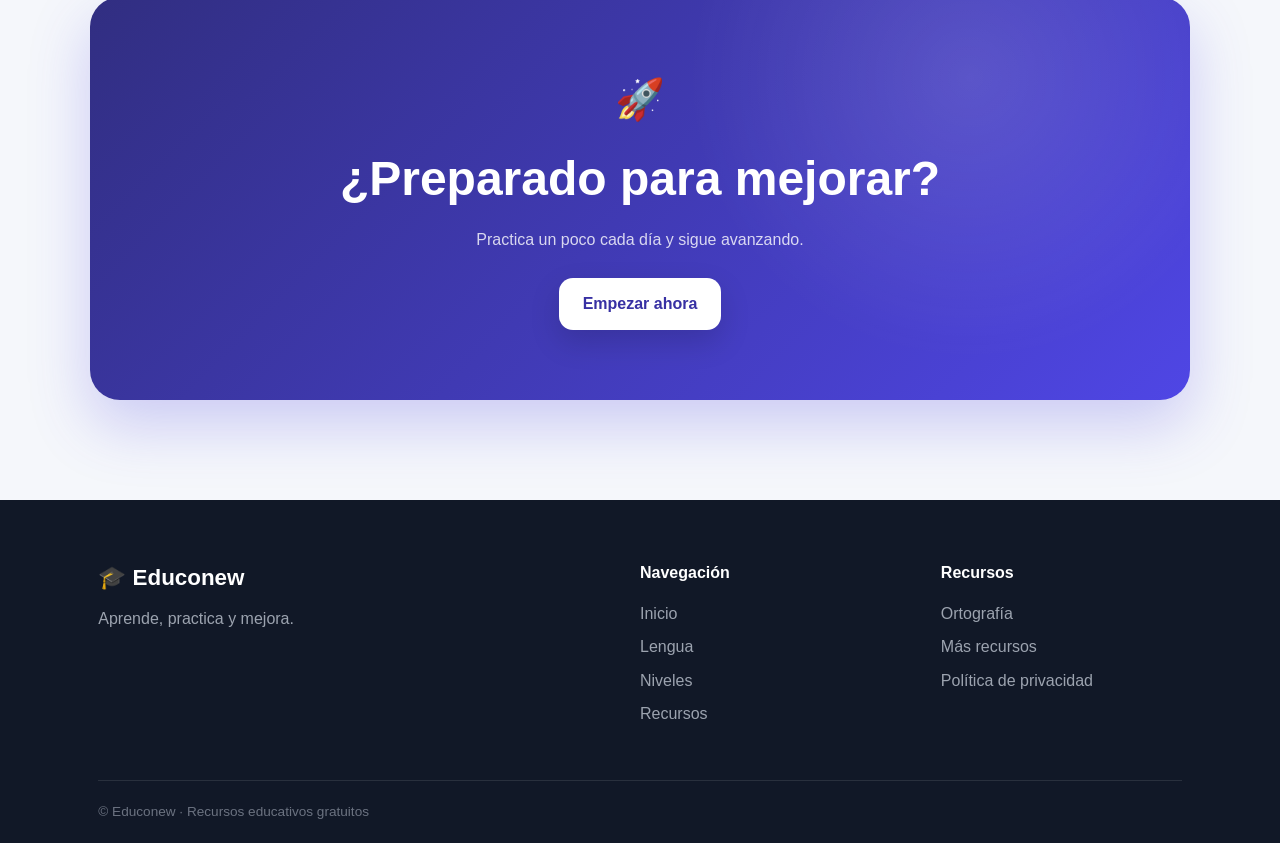
==== commit 3357252d: "Update lengua.html" ====
--- a/lengua.html
+++ b/lengua.html
@@ -2,50 +2,89 @@
 <html lang="es">
 
 <head>
+
     <meta charset="UTF-8">
+
     <meta name="viewport" content="width=device-width, initial-scale=1.0">
 
     <title>Lengua | Educonew</title>
 
     <meta
         name="description"
-        content="Practica Lengua con ejercicios interactivos de ortografía y gramática en Educonew."
+        content="Practica Lengua gratis en Educonew con ejercicios interactivos de ortografía y gramática."
     >
 
     <meta name="robots" content="index, follow">
 
-    <link rel="icon" type="image/png" href="perfil.png">
+    <link
+        rel="canonical"
+        href="https://educonew.github.io/lengua.html"
+    >
+
+    <link
+        rel="icon"
+        type="image/png"
+        href="perfil.png"
+    >
+
     <link rel="stylesheet" href="style.css">
+
 </head>
 
+
 <body>
 
+
 <header class="hero-principal">
 
+
     <nav class="barra-navegacion">
 
-        <div class="logo">
-            <img src="perfil.png" alt="Educonew">
+        <a href="index.html" class="logo">
+
+            <img
+                src="perfil.png"
+                alt="Educonew"
+            >
+
             <span>Educonew</span>
-        </div>
+
+        </a>
+
 
         <div class="menu">
-            <a href="index.html">Inicio</a>
-            <a href="index.html#materias">Materias</a>
-            <a href="#actividades">Practicar</a>
-            <a href="index.html#recursos">Recursos</a>
+
+            <a href="index.html">
+                Inicio
+            </a>
+
+            <a href="#actividades">
+                Lengua
+            </a>
+
+            <a href="#niveles">
+                Niveles
+            </a>
+
+            <a href="#recursos">
+                Recursos
+            </a>
+
         </div>
 
     </nav>
 
 
+
     <div class="hero-contenido">
+
 
         <div class="hero-texto">
 
             <span class="etiqueta">
                 📚 LENGUA
             </span>
+
 
             <h1>
                 Aprende.<br>
@@ -53,11 +92,12 @@
                 Mejora.
             </h1>
 
+
             <p>
-                Mejora tu ortografía y gramática
-                con ejercicios interactivos adaptados
-                a diferentes niveles.
+                Mejora tu ortografía y gramática con ejercicios
+                interactivos adaptados a diferentes niveles.
             </p>
+
 
             <div class="hero-botones">
 
@@ -68,11 +108,12 @@
                     🚀 Empezar a practicar
                 </a>
 
+
                 <a
                     href="index.html"
                     class="boton-secundario"
                 >
-                    ← Volver al inicio
+                    ← Volver a Educonew
                 </a>
 
             </div>
@@ -80,23 +121,48 @@
         </div>
 
 
+
         <div class="hero-visual">
 
+
             <div class="tarjeta-flotante tarjeta-libro">
+
                 ✏️
-                <strong>Aprende</strong>
-                <span>A tu ritmo</span>
-            </div>
+
+                <strong>
+                    2 actividades
+                </strong>
+
+                <span>
+                    Para practicar
+                </span>
+
+            </div>
+
 
             <div class="circulo-educativo">
-                <img src="perfil.png" alt="Educonew">
-            </div>
+
+                <div style="font-size:8rem;">
+                    📚
+                </div>
+
+            </div>
+
 
             <div class="tarjeta-flotante tarjeta-estadistica">
-                ⭐
-                <strong>Practica</strong>
-                <span>Mejora cada día</span>
-            </div>
+
+                🎯
+
+                <strong>
+                    4 niveles
+                </strong>
+
+                <span>
+                    De dificultad
+                </span>
+
+            </div>
+
 
         </div>
 
@@ -105,24 +171,29 @@
 </header>
 
 
+
 <main>
 
+
 <section class="presentacion">
 
     <span class="etiqueta">
-        TODO EN UN SOLO LUGAR
+        ELIGE TU RETO
     </span>
 
+
     <h2>
-        Tu espacio para aprender Lengua
+        ¿Qué quieres practicar?
     </h2>
 
+
     <p>
-        Elige una actividad y selecciona tu nivel.
-        Todo está preparado para empezar.
+        Elige una actividad y empieza con el nivel
+        que prefieras.
     </p>
 
 </section>
+
 
 
 <section
@@ -130,6 +201,7 @@
     class="seccion"
 >
 
+
     <div class="titulo-seccion">
 
         <div>
@@ -139,337 +211,139 @@
             </span>
 
             <h2>
-                ¿Qué quieres practicar?
+                Lengua paso a paso
             </h2>
 
         </div>
 
+
         <p>
-            Elige una actividad y empieza.
+            Practica y mejora con ejercicios interactivos.
         </p>
 
     </div>
 
 
-    <!-- ============================= -->
+
     <!-- ORTOGRAFÍA -->
-    <!-- ============================= -->
-
-    <div class="bloque-lengua">
-
-        <div class="titulo-seccion">
-
-            <div>
-
-                <span class="etiqueta">
-                    ✏️ ORTOGRAFÍA
-                </span>
-
-                <h2>
-                    Mejora tu ortografía
-                </h2>
-
-            </div>
-
-        </div>
-
-
-        <div class="materias-grid">
-
-            <button
-                type="button"
-                class="materia-card lengua-nivel"
-                data-tema="ortografia"
-                data-nivel="facil"
-            >
-
-                <div class="materia-icono">
-                    🟢
-                </div>
-
-                <div>
-                    <h3>Fácil</h3>
-                    <p>
-                        Palabras y reglas básicas.
-                    </p>
-                </div>
-
-                <span class="flecha">→</span>
-
-            </button>
-
-
-            <button
-                type="button"
-                class="materia-card lengua-nivel"
-                data-tema="ortografia"
-                data-nivel="medio"
-            >
-
-                <div class="materia-icono">
-                    🟡
-                </div>
-
-                <div>
-                    <h3>Medio</h3>
-                    <p>
-                        Reglas de dificultad media.
-                    </p>
-                </div>
-
-                <span class="flecha">→</span>
-
-            </button>
-
-
-            <button
-                type="button"
-                class="materia-card lengua-nivel"
-                data-tema="ortografia"
-                data-nivel="dificil"
-            >
-
-                <div class="materia-icono">
-                    🔴
-                </div>
-
-                <div>
-                    <h3>Difícil</h3>
-                    <p>
-                        Pon a prueba tus conocimientos.
-                    </p>
-                </div>
-
-                <span class="flecha">→</span>
-
-            </button>
-
-
-            <button
-                type="button"
-                class="materia-card lengua-nivel"
-                data-tema="ortografia"
-                data-nivel="experto"
-            >
-
-                <div class="materia-icono">
-                    🟣
-                </div>
-
-                <div>
-                    <h3>Experto</h3>
-                    <p>
-                        Para dominar la ortografía.
-                    </p>
-                </div>
-
-                <span class="flecha">→</span>
-
-            </button>
-
-        </div>
-
-    </div>
-
-
-    <!-- ============================= -->
+
+    <article class="materia-card lengua">
+
+        <div class="materia-icono">
+            ✏️
+        </div>
+
+
+        <div>
+
+            <h3>
+                Ortografía
+            </h3>
+
+            <p>
+                Elige el nivel y demuestra cuánto sabes.
+            </p>
+
+
+            <div class="niveles">
+
+                <button
+                    type="button"
+                    onclick="iniciarJuegoLengua('ortografia','facil')"
+                >
+                    🟢 Fácil
+                </button>
+
+                <button
+                    type="button"
+                    onclick="iniciarJuegoLengua('ortografia','medio')"
+                >
+                    🟡 Medio
+                </button>
+
+                <button
+                    type="button"
+                    onclick="iniciarJuegoLengua('ortografia','dificil')"
+                >
+                    🔴 Difícil
+                </button>
+
+                <button
+                    type="button"
+                    onclick="iniciarJuegoLengua('ortografia','experto')"
+                >
+                    🟣 Experto
+                </button>
+
+            </div>
+
+        </div>
+
+    </article>
+
+
+
     <!-- GRAMÁTICA -->
-    <!-- ============================= -->
-
-    <div class="bloque-lengua">
-
-        <div class="titulo-seccion">
-
-            <div>
-
-                <span class="etiqueta">
-                    🧩 GRAMÁTICA
-                </span>
-
-                <h2>
-                    Pon a prueba tu gramática
-                </h2>
-
-            </div>
-
-        </div>
-
-
-        <div class="materias-grid">
-
-            <button
-                type="button"
-                class="materia-card lengua-nivel"
-                data-tema="gramatica"
-                data-nivel="facil"
-            >
-
-                <div class="materia-icono">
-                    🟢
-                </div>
-
-                <div>
-                    <h3>Fácil</h3>
-                    <p>
-                        Conceptos gramaticales básicos.
-                    </p>
-                </div>
-
-                <span class="flecha">→</span>
-
-            </button>
-
-
-            <button
-                type="button"
-                class="materia-card lengua-nivel"
-                data-tema="gramatica"
-                data-nivel="medio"
-            >
-
-                <div class="materia-icono">
-                    🟡
-                </div>
-
-                <div>
-                    <h3>Medio</h3>
-                    <p>
-                        Practica gramática de nivel medio.
-                    </p>
-                </div>
-
-                <span class="flecha">→</span>
-
-            </button>
-
-
-            <button
-                type="button"
-                class="materia-card lengua-nivel"
-                data-tema="gramatica"
-                data-nivel="dificil"
-            >
-
-                <div class="materia-icono">
-                    🔴
-                </div>
-
-                <div>
-                    <h3>Difícil</h3>
-                    <p>
-                        Preguntas para poner a prueba
-                        tus conocimientos.
-                    </p>
-                </div>
-
-                <span class="flecha">→</span>
-
-            </button>
-
-
-            <button
-                type="button"
-                class="materia-card lengua-nivel"
-                data-tema="gramatica"
-                data-nivel="experto"
-            >
-
-                <div class="materia-icono">
-                    🟣
-                </div>
-
-                <div>
-                    <h3>Experto</h3>
-                    <p>
-                        El reto para dominar la gramática.
-                    </p>
-                </div>
-
-                <span class="flecha">→</span>
-
-            </button>
-
-        </div>
-
-    </div>
-
-
-    <!-- ============================= -->
-    <!-- PRÓXIMAMENTE -->
-    <!-- ============================= -->
-
-    <div class="bloque-lengua">
-
-        <div class="titulo-seccion">
-
-            <div>
-
-                <span class="etiqueta">
-                    🚀 PRÓXIMAMENTE
-                </span>
-
-                <h2>
-                    Más formas de practicar
-                </h2>
-
-            </div>
-
-        </div>
-
-
-        <div class="materias-grid">
-
-            <div class="materia-card">
-
-                <div class="materia-icono">
-                    🧠
-                </div>
-
-                <div>
-                    <h3>Vocabulario</h3>
-                    <p>
-                        Sinónimos, antónimos
-                        y significado de palabras.
-                    </p>
-                </div>
-
-                <span class="proximamente">
-                    PRÓXIMAMENTE
-                </span>
-
-            </div>
-
-
-            <div class="materia-card">
-
-                <div class="materia-icono">
-                    📖
-                </div>
-
-                <div>
-                    <h3>Comprensión lectora</h3>
-                    <p>
-                        Lee textos y demuestra
-                        cuánto has comprendido.
-                    </p>
-                </div>
-
-                <span class="proximamente">
-                    PRÓXIMAMENTE
-                </span>
-
-            </div>
-
-        </div>
-
-    </div>
-
-
-    <!-- ============================= -->
-    <!-- JUEGO -->
-    <!-- ============================= -->
-
-    <section
+
+    <article class="materia-card lengua">
+
+        <div class="materia-icono">
+            🧩
+        </div>
+
+
+        <div>
+
+            <h3>
+                Gramática
+            </h3>
+
+            <p>
+                Identifica palabras y conceptos gramaticales.
+            </p>
+
+
+            <div class="niveles">
+
+                <button
+                    type="button"
+                    onclick="iniciarJuegoLengua('gramatica','facil')"
+                >
+                    🟢 Fácil
+                </button>
+
+                <button
+                    type="button"
+                    onclick="iniciarJuegoLengua('gramatica','medio')"
+                >
+                    🟡 Medio
+                </button>
+
+                <button
+                    type="button"
+                    onclick="iniciarJuegoLengua('gramatica','dificil')"
+                >
+                    🔴 Difícil
+                </button>
+
+                <button
+                    type="button"
+                    onclick="iniciarJuegoLengua('gramatica','experto')"
+                >
+                    🟣 Experto
+                </button>
+
+            </div>
+
+        </div>
+
+    </article>
+
+
+
+    <!-- ZONA DEL JUEGO -->
+
+    <div
         id="juegoLengua"
         style="
             max-width:900px;
@@ -494,37 +368,282 @@
                 📚
             </div>
 
+
             <h2>
-                Elige un nivel para comenzar
+                Elige una actividad para comenzar
             </h2>
+
 
             <p>
                 Selecciona Ortografía o Gramática
-                y empieza a practicar.
+                y después el nivel que quieras.
             </p>
 
         </div>
 
-    </section>
+    </div>
 
 
 </section>
 
 
+
+<section
+    id="niveles"
+    class="seccion seccion-destacados"
+>
+
+
+    <div class="titulo-seccion">
+
+        <div>
+
+            <span class="etiqueta">
+                🎯 DIFICULTAD
+            </span>
+
+            <h2>
+                Elige tu nivel
+            </h2>
+
+        </div>
+
+
+        <p>
+            Empieza poco a poco y aumenta el reto.
+        </p>
+
+    </div>
+
+
+
+    <div class="destacados-grid">
+
+
+        <article class="destacado-card">
+
+            <span class="destacado-icono">
+                🟢
+            </span>
+
+            <div>
+
+                <span class="nivel">
+                    NIVEL 1
+                </span>
+
+                <h3>
+                    Fácil
+                </h3>
+
+                <p>
+                    Para comenzar y practicar
+                    conceptos básicos.
+                </p>
+
+            </div>
+
+        </article>
+
+
+
+        <article class="destacado-card">
+
+            <span class="destacado-icono">
+                🟡
+            </span>
+
+            <div>
+
+                <span class="nivel">
+                    NIVEL 2
+                </span>
+
+                <h3>
+                    Medio
+                </h3>
+
+                <p>
+                    Un reto mayor para
+                    seguir mejorando.
+                </p>
+
+            </div>
+
+        </article>
+
+
+
+        <article class="destacado-card">
+
+            <span class="destacado-icono">
+                🔴
+            </span>
+
+            <div>
+
+                <span class="nivel">
+                    NIVEL 3
+                </span>
+
+                <h3>
+                    Difícil
+                </h3>
+
+                <p>
+                    Pon a prueba todo
+                    lo que has aprendido.
+                </p>
+
+            </div>
+
+        </article>
+
+
+
+        <article class="destacado-card">
+
+            <span class="destacado-icono">
+                🟣
+            </span>
+
+            <div>
+
+                <span class="nivel">
+                    NIVEL 4
+                </span>
+
+                <h3>
+                    Experto
+                </h3>
+
+                <p>
+                    El reto para dominar
+                    Lengua.
+                </p>
+
+            </div>
+
+        </article>
+
+
+    </div>
+
+</section>
+
+
+
+<section
+    id="recursos"
+    class="seccion"
+>
+
+
+    <div class="titulo-seccion">
+
+        <div>
+
+            <span class="etiqueta">
+                📖 RECURSOS
+            </span>
+
+            <h2>
+                Sigue aprendiendo
+            </h2>
+
+        </div>
+
+    </div>
+
+
+
+    <div class="recursos-grid">
+
+
+        <a
+            href="reglas-ortografia.html"
+            class="recurso-card"
+        >
+
+            <span>
+                ✏️
+            </span>
+
+            <div>
+
+                <h3>
+                    Reglas de ortografía
+                </h3>
+
+                <p>
+                    Aprende las reglas más importantes
+                    con ejemplos.
+                </p>
+
+            </div>
+
+            <strong>
+                →
+            </strong>
+
+        </a>
+
+
+
+        <a
+            href="index.html#recursos"
+            class="recurso-card"
+        >
+
+            <span>
+                📚
+            </span>
+
+            <div>
+
+                <h3>
+                    Más recursos
+                </h3>
+
+                <p>
+                    Descubre otros contenidos
+                    educativos de Educonew.
+                </p>
+
+            </div>
+
+            <strong>
+                →
+            </strong>
+
+        </a>
+
+
+    </div>
+
+</section>
+
+
+
 <section class="llamada-final">
 
     <div>
 
-        <span>🚀</span>
+        <span>
+            🚀
+        </span>
+
 
         <h2>
             ¿Preparado para mejorar?
         </h2>
+
 
         <p>
             Practica un poco cada día
             y sigue avanzando.
         </p>
+
 
         <a
             href="#actividades"
@@ -537,16 +656,21 @@
 
 </section>
 
+
 </main>
 
 
+
 <footer>
 
     <div class="footer-contenido">
 
+
         <div>
 
-            <h3>🎓 Educonew</h3>
+            <h3>
+                🎓 Educonew
+            </h3>
 
             <p>
                 Aprende, practica y mejora.
@@ -555,41 +679,56 @@
         </div>
 
 
+
         <div>
 
-            <h4>Enlaces</h4>
-
-            <a href="index.html">Inicio</a>
-            <a href="index.html#materias">Materias</a>
-            <a href="#actividades">Practicar</a>
-            <a href="index.html#recursos">Recursos</a>
-
-        </div>
+            <h4>
+                Navegación
+            </h4>
+
+            <a href="index.html">
+                Inicio
+            </a>
+
+            <a href="#actividades">
+                Lengua
+            </a>
+
+            <a href="#niveles">
+                Niveles
+            </a>
+
+            <a href="#recursos">
+                Recursos
+            </a>
+
+        </div>
+
 
 
         <div>
 
-            <h4>Recursos</h4>
-
-            <a href="tablas-multiplicar.html">
-                Tablas de multiplicar
-            </a>
-
-            <a href="mejorar-matematicas.html">
-                Matemáticas
-            </a>
+            <h4>
+                Recursos
+            </h4>
 
             <a href="reglas-ortografia.html">
                 Ortografía
             </a>
 
+            <a href="index.html#recursos">
+                Más recursos
+            </a>
+
             <a href="politica-privacidad.html">
                 Política de privacidad
             </a>
 
         </div>
 
-    </div>
+
+    </div>
+
 
 
     <div class="footer-final">
@@ -603,12 +742,9 @@
 </footer>
 
 
-<!-- IMPORTANTE:
-     Este archivo NO utiliza script.js.
-     Utiliza su propio motor independiente.
--->
-
-<script src="lengua.js"></script>
+
+<script src="script.js"></script>
 
 </body>
+
 </html>
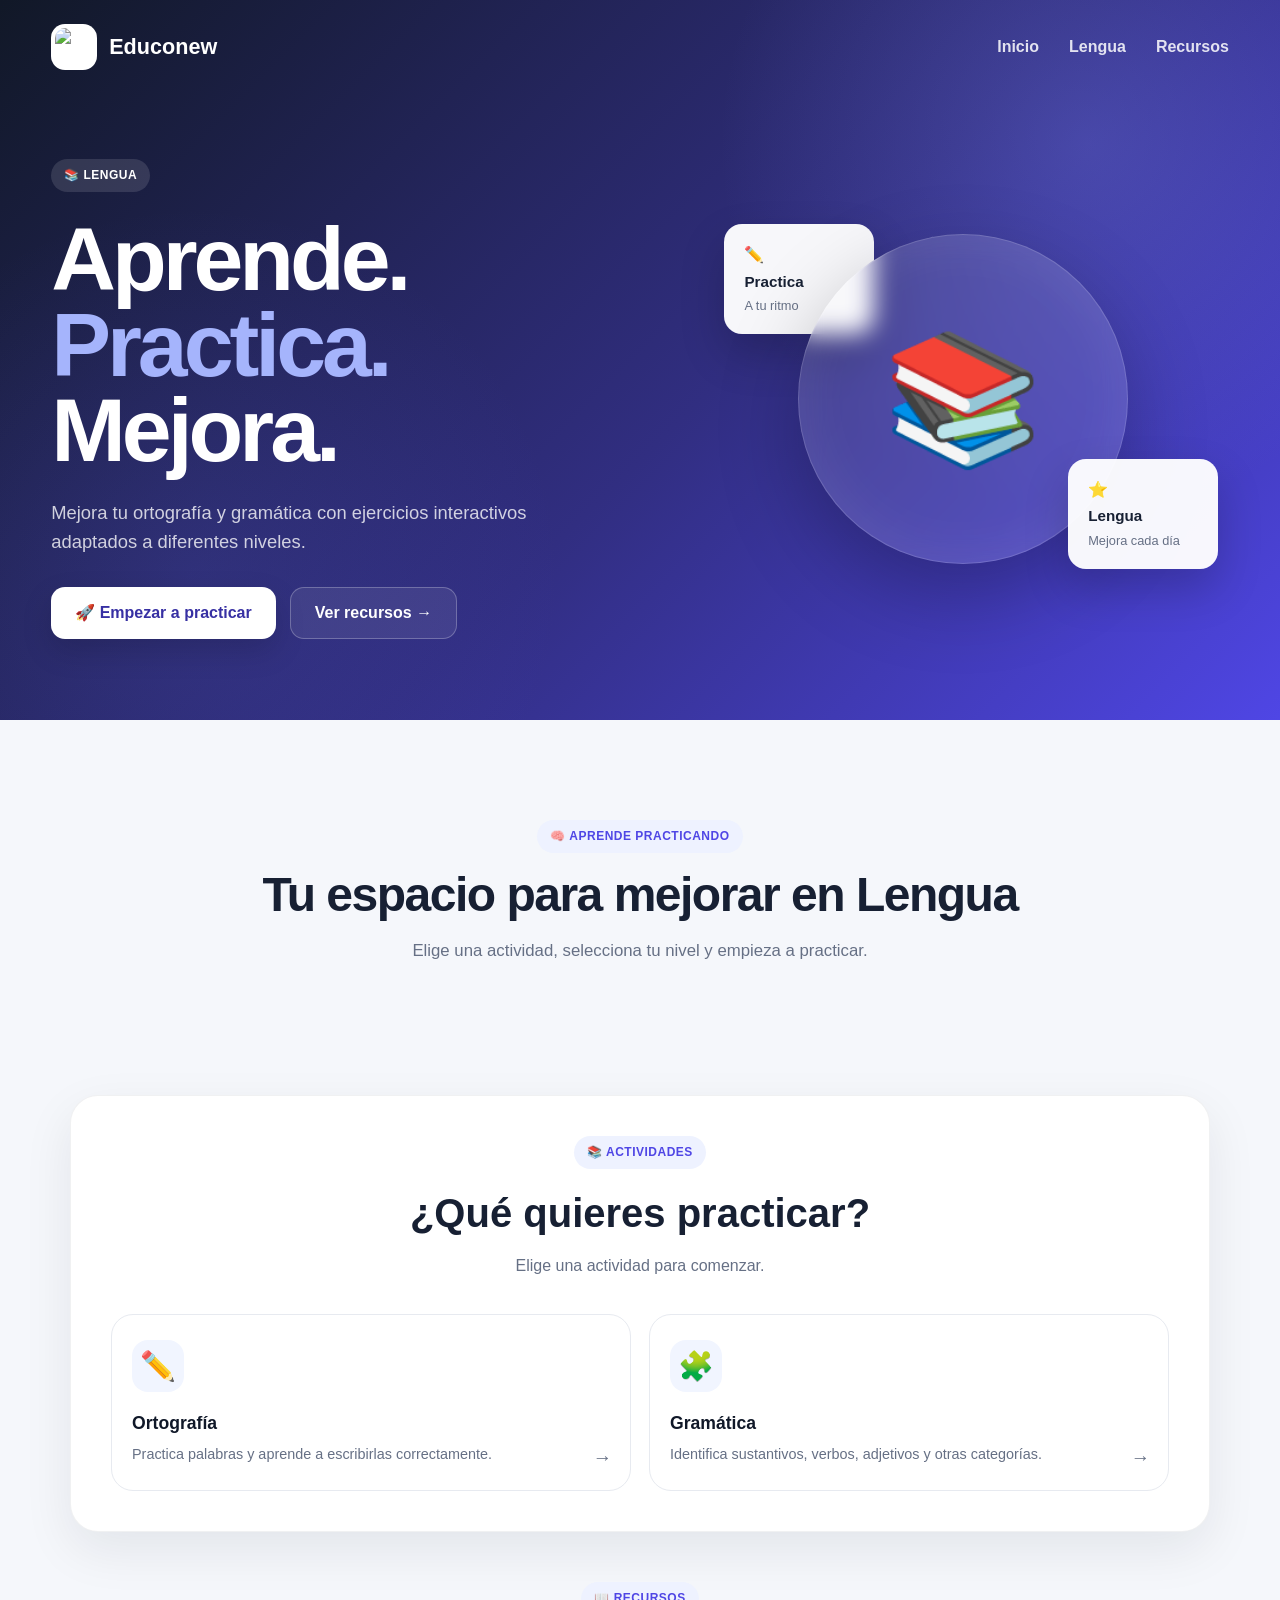
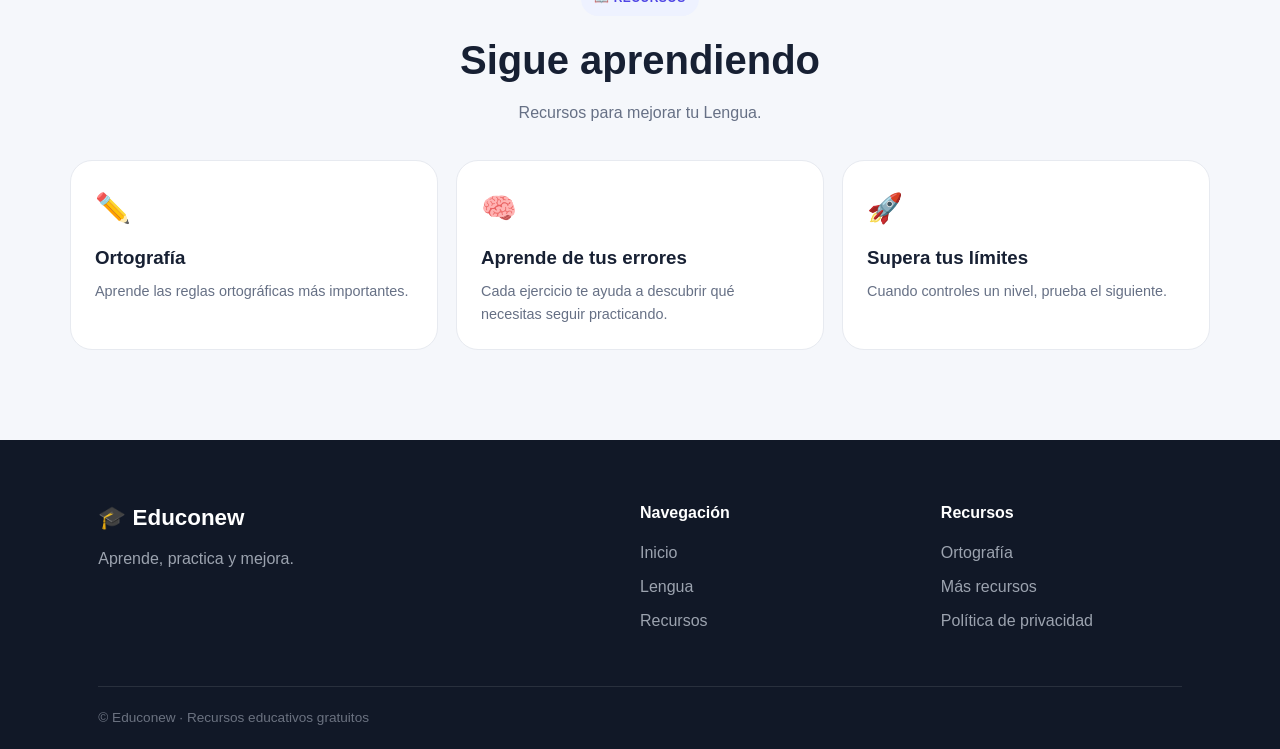
==== commit b5cc74bc: "Update print statement from 'Hello' to 'Goodbye'" ====
--- a/lengua.html
+++ b/lengua.html
@@ -4,7 +4,6 @@
 <head>
 
     <meta charset="UTF-8">
-
     <meta name="viewport" content="width=device-width, initial-scale=1.0">
 
     <title>Lengua | Educonew</title>
@@ -21,14 +20,338 @@
         href="https://educonew.github.io/lengua.html"
     >
 
-    <link
-        rel="icon"
-        type="image/png"
-        href="perfil.png"
-    >
+    <link rel="icon" type="image/png" href="perfil.png">
 
     <link rel="stylesheet" href="style.css">
 
+    <style>
+
+        /* ==========================================
+           LENGUA
+           MISMO DISEÑO QUE MATEMÁTICAS
+           ========================================== */
+
+        .lengua-main {
+            max-width: 1180px;
+            margin: 0 auto;
+            padding: 70px 20px 90px;
+        }
+
+        .lengua-panel {
+            background: #ffffff;
+            border-radius: 28px;
+            padding: 40px;
+            box-shadow: 0 18px 50px rgba(15, 23, 42, 0.08);
+            border: 1px solid rgba(15, 23, 42, 0.06);
+        }
+
+        .lengua-panel-title {
+            text-align: center;
+            margin-bottom: 35px;
+        }
+
+        .lengua-panel-title h2 {
+            margin: 12px 0 8px;
+            font-size: clamp(1.8rem, 4vw, 2.5rem);
+        }
+
+        .lengua-panel-title p {
+            color: #667085;
+            margin: 0;
+        }
+
+        .lengua-temas {
+            display: grid;
+            grid-template-columns: repeat(2, 1fr);
+            gap: 18px;
+        }
+
+        .lengua-tema {
+            position: relative;
+            border: 1px solid #e7eaf0;
+            background: #ffffff;
+            border-radius: 22px;
+            padding: 25px 20px;
+            text-align: left;
+            cursor: pointer;
+            font: inherit;
+            color: #101828;
+            transition:
+                transform 0.2s ease,
+                box-shadow 0.2s ease,
+                border-color 0.2s ease;
+        }
+
+        .lengua-tema:hover {
+            transform: translateY(-5px);
+            border-color: #c7d2fe;
+            box-shadow: 0 15px 32px rgba(15, 23, 42, 0.10);
+        }
+
+        .lengua-tema-icono {
+            width: 52px;
+            height: 52px;
+            display: flex;
+            align-items: center;
+            justify-content: center;
+            border-radius: 16px;
+            background: #f1f5ff;
+            font-size: 1.8rem;
+            margin-bottom: 17px;
+        }
+
+        .lengua-tema h3 {
+            margin: 0 0 7px;
+            font-size: 1.1rem;
+        }
+
+        .lengua-tema p {
+            margin: 0;
+            color: #667085;
+            font-size: 0.9rem;
+            line-height: 1.5;
+        }
+
+        .lengua-flecha {
+            position: absolute;
+            right: 18px;
+            bottom: 17px;
+            color: #667085;
+            font-size: 1.2rem;
+        }
+
+        .lengua-pantalla {
+            display: none;
+            animation: lenguaAparecer 0.3s ease;
+        }
+
+        .lengua-pantalla.activa {
+            display: block;
+        }
+
+        @keyframes lenguaAparecer {
+            from {
+                opacity: 0;
+                transform: translateY(10px);
+            }
+
+            to {
+                opacity: 1;
+                transform: translateY(0);
+            }
+        }
+
+        .lengua-volver {
+            border: none;
+            background: transparent;
+            color: #4f46e5;
+            font: inherit;
+            font-weight: 800;
+            cursor: pointer;
+            padding: 5px 0;
+        }
+
+        .lengua-volver:hover {
+            opacity: 0.7;
+        }
+
+        .lengua-seleccionada {
+            text-align: center;
+            margin: 10px 0 32px;
+        }
+
+        .lengua-seleccionada .icono-grande {
+            display: block;
+            font-size: 3.4rem;
+            margin-bottom: 8px;
+        }
+
+        .lengua-seleccionada h2 {
+            margin: 0 0 8px;
+            font-size: clamp(1.9rem, 4vw, 2.6rem);
+        }
+
+        .lengua-seleccionada p {
+            margin: 0;
+            color: #667085;
+        }
+
+        .lengua-niveles {
+            display: grid;
+            grid-template-columns: repeat(4, minmax(0, 1fr));
+            gap: 16px;
+            max-width: 900px;
+            margin: 0 auto;
+        }
+
+        .lengua-nivel {
+            border: 1px solid #e4e7ec;
+            border-radius: 20px;
+            background: #ffffff;
+            padding: 22px 15px;
+            cursor: pointer;
+            text-align: center;
+            font: inherit;
+            transition:
+                transform 0.2s ease,
+                box-shadow 0.2s ease,
+                border-color 0.2s ease;
+        }
+
+        .lengua-nivel:hover {
+            transform: translateY(-4px);
+            box-shadow: 0 13px 28px rgba(15, 23, 42, 0.09);
+            border-color: #c7d2fe;
+        }
+
+        .lengua-nivel-emoji {
+            display: block;
+            font-size: 1.8rem;
+            margin-bottom: 8px;
+        }
+
+        .lengua-nivel-nombre {
+            display: block;
+            font-weight: 900;
+        }
+
+        .lengua-nivel-descripcion {
+            display: block;
+            color: #667085;
+            font-size: 0.82rem;
+            margin-top: 5px;
+        }
+
+        .lengua-juego {
+            display: none;
+            margin-top: 30px;
+        }
+
+        .lengua-juego.activo {
+            display: block;
+            animation: lenguaAparecer 0.3s ease;
+        }
+
+        #juegoLengua > .tarjeta {
+            border-radius: 25px;
+            border: 1px solid #e7eaf0;
+            background: #ffffff;
+            padding: clamp(22px, 5vw, 42px);
+            box-shadow: 0 15px 38px rgba(15, 23, 42, 0.07);
+        }
+
+        #respuestasLengua {
+            display: grid;
+            grid-template-columns: repeat(2, 1fr);
+            gap: 12px;
+            max-width: 700px;
+            margin: auto;
+        }
+
+        #respuestasLengua .respuesta-lengua {
+            min-height: 58px;
+            border: 1px solid #e4e7ec;
+            border-radius: 15px;
+            background: #ffffff;
+            font: inherit;
+            font-weight: 800;
+            font-size: 1rem;
+            cursor: pointer;
+            transition:
+                transform 0.18s ease,
+                box-shadow 0.18s ease;
+            padding: 12px;
+        }
+
+        #respuestasLengua .respuesta-lengua:hover:not(:disabled) {
+            transform: translateY(-2px);
+            box-shadow: 0 8px 20px rgba(15, 23, 42, 0.08);
+        }
+
+        #respuestasLengua .respuesta-lengua:disabled {
+            cursor: default;
+        }
+
+        .lengua-recursos {
+            margin-top: 50px;
+        }
+
+        .lengua-recursos-grid {
+            display: grid;
+            grid-template-columns: repeat(3, 1fr);
+            gap: 18px;
+        }
+
+        .lengua-recurso {
+            background: #ffffff;
+            border: 1px solid #e7eaf0;
+            border-radius: 22px;
+            padding: 24px;
+            transition:
+                transform 0.2s ease,
+                box-shadow 0.2s ease;
+        }
+
+        .lengua-recurso:hover {
+            transform: translateY(-4px);
+            box-shadow: 0 13px 28px rgba(15, 23, 42, 0.08);
+        }
+
+        .lengua-recurso span {
+            font-size: 1.8rem;
+        }
+
+        .lengua-recurso h3 {
+            margin: 12px 0 7px;
+        }
+
+        .lengua-recurso p {
+            color: #667085;
+            line-height: 1.55;
+            margin: 0;
+            font-size: 0.9rem;
+        }
+
+        @media (max-width: 900px) {
+
+            .lengua-niveles {
+                grid-template-columns: repeat(2, 1fr);
+            }
+
+            .lengua-recursos-grid {
+                grid-template-columns: 1fr;
+            }
+        }
+
+        @media (max-width: 700px) {
+
+            .lengua-main {
+                padding-top: 45px;
+            }
+
+            .lengua-panel {
+                padding: 25px 18px;
+                border-radius: 22px;
+            }
+
+            .lengua-temas {
+                grid-template-columns: 1fr;
+            }
+
+            .lengua-niveles {
+                grid-template-columns: 1fr;
+            }
+        }
+
+        @media (max-width: 500px) {
+
+            #respuestasLengua {
+                grid-template-columns: 1fr;
+            }
+        }
+
+    </style>
+
 </head>
 
 
@@ -36,7 +359,6 @@
 
 
 <header class="hero-principal">
-
 
     <nav class="barra-navegacion">
 
@@ -51,19 +373,14 @@
 
         </a>
 
-
         <div class="menu">
 
             <a href="index.html">
                 Inicio
             </a>
 
-            <a href="#actividades">
+            <a href="#temas">
                 Lengua
-            </a>
-
-            <a href="#niveles">
-                Niveles
             </a>
 
             <a href="#recursos">
@@ -75,16 +392,13 @@
     </nav>
 
 
-
     <div class="hero-contenido">
-
 
         <div class="hero-texto">
 
             <span class="etiqueta">
                 📚 LENGUA
             </span>
-
 
             <h1>
                 Aprende.<br>
@@ -92,28 +406,25 @@
                 Mejora.
             </h1>
 
-
             <p>
                 Mejora tu ortografía y gramática con ejercicios
                 interactivos adaptados a diferentes niveles.
             </p>
 
-
             <div class="hero-botones">
 
                 <a
-                    href="#actividades"
+                    href="#temas"
                     class="boton-principal"
                 >
                     🚀 Empezar a practicar
                 </a>
 
-
                 <a
-                    href="index.html"
+                    href="#recursos"
                     class="boton-secundario"
                 >
-                    ← Volver a Educonew
+                    Ver recursos →
                 </a>
 
             </div>
@@ -121,20 +432,18 @@
         </div>
 
 
-
         <div class="hero-visual">
 
-
             <div class="tarjeta-flotante tarjeta-libro">
 
                 ✏️
 
                 <strong>
-                    2 actividades
+                    Practica
                 </strong>
 
                 <span>
-                    Para practicar
+                    A tu ritmo
                 </span>
 
             </div>
@@ -151,19 +460,18 @@
 
             <div class="tarjeta-flotante tarjeta-estadistica">
 
-                🎯
+                ⭐
 
                 <strong>
-                    4 niveles
+                    Lengua
                 </strong>
 
                 <span>
-                    De dificultad
+                    Mejora cada día
                 </span>
 
             </div>
 
-
         </div>
 
     </div>
@@ -171,500 +479,351 @@
 </header>
 
 
-
 <main>
 
 
 <section class="presentacion">
 
     <span class="etiqueta">
-        ELIGE TU RETO
+        🧠 APRENDE PRACTICANDO
     </span>
 
-
     <h2>
-        ¿Qué quieres practicar?
+        Tu espacio para mejorar en Lengua
     </h2>
 
-
     <p>
-        Elige una actividad y empieza con el nivel
-        que prefieras.
+        Elige una actividad, selecciona tu nivel
+        y empieza a practicar.
     </p>
 
 </section>
 
 
+<div class="lengua-main">
 
 <section
-    id="actividades"
-    class="seccion"
+    id="temas"
+    class="lengua-panel"
 >
 
 
-    <div class="titulo-seccion">
-
-        <div>
+    <!-- ==========================
+         SELECCIÓN DE ACTIVIDAD
+         ========================== -->
+
+    <div
+        id="selectorLengua"
+        class="lengua-pantalla activa"
+    >
+
+        <div class="lengua-panel-title">
 
             <span class="etiqueta">
                 📚 ACTIVIDADES
             </span>
 
             <h2>
-                Lengua paso a paso
+                ¿Qué quieres practicar?
             </h2>
 
+            <p>
+                Elige una actividad para comenzar.
+            </p>
+
         </div>
 
 
+        <div class="lengua-temas">
+
+
+            <button
+                type="button"
+                class="lengua-tema"
+                onclick="seleccionarActividadLengua('ortografia')"
+            >
+
+                <div class="lengua-tema-icono">
+                    ✏️
+                </div>
+
+                <h3>
+                    Ortografía
+                </h3>
+
+                <p>
+                    Practica palabras y aprende a escribirlas correctamente.
+                </p>
+
+                <span class="lengua-flecha">
+                    →
+                </span>
+
+            </button>
+
+
+            <button
+                type="button"
+                class="lengua-tema"
+                onclick="seleccionarActividadLengua('gramatica')"
+            >
+
+                <div class="lengua-tema-icono">
+                    🧩
+                </div>
+
+                <h3>
+                    Gramática
+                </h3>
+
+                <p>
+                    Identifica sustantivos, verbos, adjetivos y otras categorías.
+                </p>
+
+                <span class="lengua-flecha">
+                    →
+                </span>
+
+            </button>
+
+
+        </div>
+
+    </div>
+
+
+    <!-- ==========================
+         SELECCIÓN DE NIVEL
+         ========================== -->
+
+    <div
+        id="selectorNivelLengua"
+        class="lengua-pantalla"
+    >
+
+        <button
+            type="button"
+            class="lengua-volver"
+            onclick="volverActividadesLengua()"
+        >
+            ← Volver a actividades
+        </button>
+
+
+        <div class="lengua-seleccionada">
+
+            <span
+                id="lenguaIcono"
+                class="icono-grande"
+            >
+                ✏️
+            </span>
+
+            <h2 id="lenguaTitulo">
+                Ortografía
+            </h2>
+
+            <p id="lenguaDescripcion">
+                Elige el nivel con el que quieres practicar.
+            </p>
+
+        </div>
+
+
+        <div class="lengua-niveles">
+
+
+            <button
+                type="button"
+                class="lengua-nivel"
+                onclick="empezarLengua('facil')"
+            >
+
+                <span class="lengua-nivel-emoji">
+                    🟢
+                </span>
+
+                <span class="lengua-nivel-nombre">
+                    Fácil
+                </span>
+
+                <span class="lengua-nivel-descripcion">
+                    Para empezar
+                </span>
+
+            </button>
+
+
+            <button
+                type="button"
+                class="lengua-nivel"
+                onclick="empezarLengua('medio')"
+            >
+
+                <span class="lengua-nivel-emoji">
+                    🟡
+                </span>
+
+                <span class="lengua-nivel-nombre">
+                    Medio
+                </span>
+
+                <span class="lengua-nivel-descripcion">
+                    Para mejorar
+                </span>
+
+            </button>
+
+
+            <button
+                type="button"
+                class="lengua-nivel"
+                onclick="empezarLengua('dificil')"
+            >
+
+                <span class="lengua-nivel-emoji">
+                    🔴
+                </span>
+
+                <span class="lengua-nivel-nombre">
+                    Difícil
+                </span>
+
+                <span class="lengua-nivel-descripcion">
+                    Para ponerte a prueba
+                </span>
+
+            </button>
+
+
+            <button
+                type="button"
+                class="lengua-nivel"
+                onclick="empezarLengua('experto')"
+            >
+
+                <span class="lengua-nivel-emoji">
+                    🟣
+                </span>
+
+                <span class="lengua-nivel-nombre">
+                    Experto
+                </span>
+
+                <span class="lengua-nivel-descripcion">
+                    Para dominarlo
+                </span>
+
+            </button>
+
+
+        </div>
+
+
+        <div
+            id="zonaJuegoLengua"
+            class="lengua-juego"
+        >
+
+            <div id="juegoLengua"></div>
+
+        </div>
+
+    </div>
+
+
+</section>
+
+
+<!-- ==========================
+     RECURSOS
+     ========================== -->
+
+<section
+    id="recursos"
+    class="lengua-recursos"
+>
+
+    <div class="lengua-panel-title">
+
+        <span class="etiqueta">
+            📖 RECURSOS
+        </span>
+
+        <h2>
+            Sigue aprendiendo
+        </h2>
+
         <p>
-            Practica y mejora con ejercicios interactivos.
+            Recursos para mejorar tu Lengua.
         </p>
 
     </div>
 
 
-
-    <!-- ORTOGRAFÍA -->
-
-    <article class="materia-card lengua">
-
-        <div class="materia-icono">
-            ✏️
-        </div>
-
-
-        <div>
+    <div class="lengua-recursos-grid">
+
+
+        <article class="lengua-recurso">
+
+            <span>✏️</span>
 
             <h3>
                 Ortografía
             </h3>
 
             <p>
-                Elige el nivel y demuestra cuánto sabes.
+                Aprende las reglas ortográficas
+                más importantes.
             </p>
 
-
-            <div class="niveles">
-
-                <button
-                    type="button"
-                    onclick="iniciarJuegoLengua('ortografia','facil')"
-                >
-                    🟢 Fácil
-                </button>
-
-                <button
-                    type="button"
-                    onclick="iniciarJuegoLengua('ortografia','medio')"
-                >
-                    🟡 Medio
-                </button>
-
-                <button
-                    type="button"
-                    onclick="iniciarJuegoLengua('ortografia','dificil')"
-                >
-                    🔴 Difícil
-                </button>
-
-                <button
-                    type="button"
-                    onclick="iniciarJuegoLengua('ortografia','experto')"
-                >
-                    🟣 Experto
-                </button>
-
-            </div>
-
-        </div>
-
-    </article>
-
-
-
-    <!-- GRAMÁTICA -->
-
-    <article class="materia-card lengua">
-
-        <div class="materia-icono">
-            🧩
-        </div>
-
-
-        <div>
+        </article>
+
+
+        <article class="lengua-recurso">
+
+            <span>🧠</span>
 
             <h3>
-                Gramática
+                Aprende de tus errores
             </h3>
 
             <p>
-                Identifica palabras y conceptos gramaticales.
+                Cada ejercicio te ayuda a descubrir
+                qué necesitas seguir practicando.
             </p>
 
-
-            <div class="niveles">
-
-                <button
-                    type="button"
-                    onclick="iniciarJuegoLengua('gramatica','facil')"
-                >
-                    🟢 Fácil
-                </button>
-
-                <button
-                    type="button"
-                    onclick="iniciarJuegoLengua('gramatica','medio')"
-                >
-                    🟡 Medio
-                </button>
-
-                <button
-                    type="button"
-                    onclick="iniciarJuegoLengua('gramatica','dificil')"
-                >
-                    🔴 Difícil
-                </button>
-
-                <button
-                    type="button"
-                    onclick="iniciarJuegoLengua('gramatica','experto')"
-                >
-                    🟣 Experto
-                </button>
-
-            </div>
-
-        </div>
-
-    </article>
-
-
-
-    <!-- ZONA DEL JUEGO -->
-
-    <div
-        id="juegoLengua"
-        style="
-            max-width:900px;
-            margin:50px auto 0;
-        "
-    >
-
-        <div
-            class="tarjeta"
-            style="
-                text-align:center;
-                padding:45px 25px;
-            "
-        >
-
-            <div
-                style="
-                    font-size:4rem;
-                    margin-bottom:15px;
-                "
-            >
-                📚
-            </div>
-
-
-            <h2>
-                Elige una actividad para comenzar
-            </h2>
-
+        </article>
+
+
+        <article class="lengua-recurso">
+
+            <span>🚀</span>
+
+            <h3>
+                Supera tus límites
+            </h3>
 
             <p>
-                Selecciona Ortografía o Gramática
-                y después el nivel que quieras.
+                Cuando controles un nivel,
+                prueba el siguiente.
             </p>
 
-        </div>
+        </article>
+
 
     </div>
 
-
 </section>
 
-
-
-<section
-    id="niveles"
-    class="seccion seccion-destacados"
->
-
-
-    <div class="titulo-seccion">
-
-        <div>
-
-            <span class="etiqueta">
-                🎯 DIFICULTAD
-            </span>
-
-            <h2>
-                Elige tu nivel
-            </h2>
-
-        </div>
-
-
-        <p>
-            Empieza poco a poco y aumenta el reto.
-        </p>
-
-    </div>
-
-
-
-    <div class="destacados-grid">
-
-
-        <article class="destacado-card">
-
-            <span class="destacado-icono">
-                🟢
-            </span>
-
-            <div>
-
-                <span class="nivel">
-                    NIVEL 1
-                </span>
-
-                <h3>
-                    Fácil
-                </h3>
-
-                <p>
-                    Para comenzar y practicar
-                    conceptos básicos.
-                </p>
-
-            </div>
-
-        </article>
-
-
-
-        <article class="destacado-card">
-
-            <span class="destacado-icono">
-                🟡
-            </span>
-
-            <div>
-
-                <span class="nivel">
-                    NIVEL 2
-                </span>
-
-                <h3>
-                    Medio
-                </h3>
-
-                <p>
-                    Un reto mayor para
-                    seguir mejorando.
-                </p>
-
-            </div>
-
-        </article>
-
-
-
-        <article class="destacado-card">
-
-            <span class="destacado-icono">
-                🔴
-            </span>
-
-            <div>
-
-                <span class="nivel">
-                    NIVEL 3
-                </span>
-
-                <h3>
-                    Difícil
-                </h3>
-
-                <p>
-                    Pon a prueba todo
-                    lo que has aprendido.
-                </p>
-
-            </div>
-
-        </article>
-
-
-
-        <article class="destacado-card">
-
-            <span class="destacado-icono">
-                🟣
-            </span>
-
-            <div>
-
-                <span class="nivel">
-                    NIVEL 4
-                </span>
-
-                <h3>
-                    Experto
-                </h3>
-
-                <p>
-                    El reto para dominar
-                    Lengua.
-                </p>
-
-            </div>
-
-        </article>
-
-
-    </div>
-
-</section>
-
-
-
-<section
-    id="recursos"
-    class="seccion"
->
-
-
-    <div class="titulo-seccion">
-
-        <div>
-
-            <span class="etiqueta">
-                📖 RECURSOS
-            </span>
-
-            <h2>
-                Sigue aprendiendo
-            </h2>
-
-        </div>
-
-    </div>
-
-
-
-    <div class="recursos-grid">
-
-
-        <a
-            href="reglas-ortografia.html"
-            class="recurso-card"
-        >
-
-            <span>
-                ✏️
-            </span>
-
-            <div>
-
-                <h3>
-                    Reglas de ortografía
-                </h3>
-
-                <p>
-                    Aprende las reglas más importantes
-                    con ejemplos.
-                </p>
-
-            </div>
-
-            <strong>
-                →
-            </strong>
-
-        </a>
-
-
-
-        <a
-            href="index.html#recursos"
-            class="recurso-card"
-        >
-
-            <span>
-                📚
-            </span>
-
-            <div>
-
-                <h3>
-                    Más recursos
-                </h3>
-
-                <p>
-                    Descubre otros contenidos
-                    educativos de Educonew.
-                </p>
-
-            </div>
-
-            <strong>
-                →
-            </strong>
-
-        </a>
-
-
-    </div>
-
-</section>
-
-
-
-<section class="llamada-final">
-
-    <div>
-
-        <span>
-            🚀
-        </span>
-
-
-        <h2>
-            ¿Preparado para mejorar?
-        </h2>
-
-
-        <p>
-            Practica un poco cada día
-            y sigue avanzando.
-        </p>
-
-
-        <a
-            href="#actividades"
-            class="boton-principal"
-        >
-            Empezar ahora
-        </a>
-
-    </div>
-
-</section>
-
+</div>
 
 </main>
 
 
-
 <footer>
 
     <div class="footer-contenido">
-
 
         <div>
 
@@ -679,7 +838,6 @@
         </div>
 
 
-
         <div>
 
             <h4>
@@ -690,12 +848,8 @@
                 Inicio
             </a>
 
-            <a href="#actividades">
+            <a href="#temas">
                 Lengua
-            </a>
-
-            <a href="#niveles">
-                Niveles
             </a>
 
             <a href="#recursos">
@@ -705,7 +859,6 @@
         </div>
 
 
-
         <div>
 
             <h4>
@@ -726,9 +879,7 @@
 
         </div>
 
-
     </div>
-
 
 
     <div class="footer-final">
@@ -742,8 +893,798 @@
 </footer>
 
 
-
-<script src="script.js"></script>
+<script>
+
+    /* ==========================================
+       DATOS
+       ========================================== */
+
+    const actividadesLengua = {
+
+        ortografia: {
+            icono: "✏️",
+            titulo: "Ortografía",
+            descripcion:
+                "Practica palabras y aprende a escribirlas correctamente."
+        },
+
+        gramatica: {
+            icono: "🧩",
+            titulo: "Gramática",
+            descripcion:
+                "Identifica palabras y categorías gramaticales."
+        }
+
+    };
+
+
+    let actividadLenguaActual = null;
+
+    let juegoLenguaActual = null;
+
+
+    /* ==========================================
+       PREGUNTAS
+       ========================================== */
+
+    const preguntasOrtografia = [
+
+        {
+            pregunta: "¿Cuál está escrita correctamente?",
+            respuestas: [
+                "Haber",
+                "Aver",
+                "Haver",
+                "Abér"
+            ],
+            correcta: "Haber"
+        },
+
+        {
+            pregunta: "¿Cuál está escrita correctamente?",
+            respuestas: [
+                "Vaca",
+                "Baca",
+                "Vaka",
+                "Baca"
+            ],
+            correcta: "Vaca"
+        },
+
+        {
+            pregunta: "¿Cuál está escrita correctamente?",
+            respuestas: [
+                "Huevo",
+                "Uevo",
+                "Hebo",
+                "Huuevo"
+            ],
+            correcta: "Huevo"
+        },
+
+        {
+            pregunta: "¿Cuál está escrita correctamente?",
+            respuestas: [
+                "Guitarra",
+                "Gitarra",
+                "Guitara",
+                "Guitarrah"
+            ],
+            correcta: "Guitarra"
+        },
+
+        {
+            pregunta: "¿Cuál está escrita correctamente?",
+            respuestas: [
+                "Biblioteca",
+                "Bivlioteca",
+                "Biblioteka",
+                "Bibloteca"
+            ],
+            correcta: "Biblioteca"
+        },
+
+        {
+            pregunta: "¿Cuál está escrita correctamente?",
+            respuestas: [
+                "Zapato",
+                "Sapato",
+                "Zappato",
+                "Zapatho"
+            ],
+            correcta: "Zapato"
+        },
+
+        {
+            pregunta: "¿Cuál está escrita correctamente?",
+            respuestas: [
+                "Coche",
+                "Koche",
+                "Coxe",
+                "Cochee"
+            ],
+            correcta: "Coche"
+        },
+
+        {
+            pregunta: "¿Cuál está escrita correctamente?",
+            respuestas: [
+                "Mariposa",
+                "Maripoza",
+                "Maripossa",
+                "Mariposa"
+            ],
+            correcta: "Mariposa"
+        },
+
+        {
+            pregunta: "¿Cuál está escrita correctamente?",
+            respuestas: [
+                "Árbol",
+                "Arbol",
+                "Árvol",
+                "Arvol"
+            ],
+            correcta: "Árbol"
+        },
+
+        {
+            pregunta: "¿Cuál está escrita correctamente?",
+            respuestas: [
+                "También",
+                "Tambien",
+                "Tanbién",
+                "Tambien"
+            ],
+            correcta: "También"
+        }
+
+    ];
+
+
+    const preguntasGramatica = [
+
+        {
+            pregunta: "¿Cuál de estas palabras es un sustantivo?",
+            respuestas: [
+                "Casa",
+                "Correr",
+                "Rápido",
+                "Saltando"
+            ],
+            correcta: "Casa"
+        },
+
+        {
+            pregunta: "¿Cuál de estas palabras es un verbo?",
+            respuestas: [
+                "Correr",
+                "Mesa",
+                "Bonito",
+                "Azul"
+            ],
+            correcta: "Correr"
+        },
+
+        {
+            pregunta: "¿Cuál de estas palabras es un adjetivo?",
+            respuestas: [
+                "Grande",
+                "Casa",
+                "Saltar",
+                "Libro"
+            ],
+            correcta: "Grande"
+        },
+
+        {
+            pregunta: "¿Cuál de estas palabras es un sustantivo?",
+            respuestas: [
+                "Perro",
+                "Rápidamente",
+                "Correr",
+                "Bonito"
+            ],
+            correcta: "Perro"
+        },
+
+        {
+            pregunta: "¿Cuál de estas palabras es un verbo?",
+            respuestas: [
+                "Comer",
+                "Mesa",
+                "Rojo",
+                "Casa"
+            ],
+            correcta: "Comer"
+        },
+
+        {
+            pregunta: "¿Cuál de estas palabras es un adjetivo?",
+            respuestas: [
+                "Pequeño",
+                "Silla",
+                "Caminar",
+                "Libro"
+            ],
+            correcta: "Pequeño"
+        },
+
+        {
+            pregunta: "¿Cuál de estas palabras es un sustantivo?",
+            respuestas: [
+                "Escuela",
+                "Estudiar",
+                "Rápido",
+                "Alegremente"
+            ],
+            correcta: "Escuela"
+        },
+
+        {
+            pregunta: "¿Cuál de estas palabras es un verbo?",
+            respuestas: [
+                "Escribir",
+                "Cuaderno",
+                "Bonito",
+                "Grande"
+            ],
+            correcta: "Escribir"
+        },
+
+        {
+            pregunta: "¿Cuál de estas palabras es un adjetivo?",
+            respuestas: [
+                "Inteligente",
+                "Profesor",
+                "Leer",
+                "Colegio"
+            ],
+            correcta: "Inteligente"
+        },
+
+        {
+            pregunta: "¿Cuál de estas palabras es un sustantivo?",
+            respuestas: [
+                "Montaña",
+                "Subir",
+                "Alto",
+                "Rápidamente"
+            ],
+            correcta: "Montaña"
+        }
+
+    ];
+
+
+    /* ==========================================
+       SELECCIONAR ACTIVIDAD
+       ========================================== */
+
+    function seleccionarActividadLengua(actividad) {
+
+        if (!actividadesLengua[actividad]) {
+            return;
+        }
+
+        actividadLenguaActual = actividad;
+
+        const datos =
+            actividadesLengua[actividad];
+
+        document.getElementById(
+            "lenguaIcono"
+        ).textContent = datos.icono;
+
+        document.getElementById(
+            "lenguaTitulo"
+        ).textContent = datos.titulo;
+
+        document.getElementById(
+            "lenguaDescripcion"
+        ).textContent = datos.descripcion;
+
+        document.getElementById(
+            "selectorLengua"
+        ).classList.remove("activa");
+
+        document.getElementById(
+            "selectorNivelLengua"
+        ).classList.add("activa");
+
+        document.getElementById(
+            "zonaJuegoLengua"
+        ).classList.remove("activo");
+
+        document.getElementById(
+            "juegoLengua"
+        ).innerHTML = "";
+
+        document.getElementById(
+            "selectorNivelLengua"
+        ).scrollIntoView({
+            behavior: "smooth",
+            block: "start"
+        });
+
+    }
+
+
+    /* ==========================================
+       VOLVER
+       ========================================== */
+
+    function volverActividadesLengua() {
+
+        actividadLenguaActual = null;
+
+        juegoLenguaActual = null;
+
+        document.getElementById(
+            "zonaJuegoLengua"
+        ).classList.remove("activo");
+
+        document.getElementById(
+            "juegoLengua"
+        ).innerHTML = "";
+
+        document.getElementById(
+            "selectorNivelLengua"
+        ).classList.remove("activa");
+
+        document.getElementById(
+            "selectorLengua"
+        ).classList.add("activa");
+
+        document.getElementById(
+            "temas"
+        ).scrollIntoView({
+            behavior: "smooth",
+            block: "start"
+        });
+
+    }
+
+
+    /* ==========================================
+       EMPEZAR JUEGO
+       ========================================== */
+
+    function empezarLengua(nivel) {
+
+        if (!actividadLenguaActual) {
+            return;
+        }
+
+        juegoLenguaActual = {
+
+            actividad: actividadLenguaActual,
+
+            nivel: nivel,
+
+            pregunta: 0,
+
+            aciertos: 0,
+
+            total: 10,
+
+            bloqueado: false
+
+        };
+
+        document.getElementById(
+            "zonaJuegoLengua"
+        ).classList.add("activo");
+
+        mostrarPreguntaLengua();
+
+        setTimeout(() => {
+
+            document.getElementById(
+                "zonaJuegoLengua"
+            ).scrollIntoView({
+                behavior: "smooth",
+                block: "start"
+            });
+
+        }, 50);
+
+    }
+
+
+    /* ==========================================
+       GENERAR PREGUNTA
+       ========================================== */
+
+    function obtenerPreguntasLengua() {
+
+        if (
+            actividadLenguaActual ===
+            "ortografia"
+        ) {
+
+            return preguntasOrtografia;
+
+        }
+
+        return preguntasGramatica;
+
+    }
+
+
+    function mezclarArray(array) {
+
+        return [...array].sort(
+            () => Math.random() - 0.5
+        );
+
+    }
+
+
+    /* ==========================================
+       MOSTRAR PREGUNTA
+       ========================================== */
+
+    function mostrarPreguntaLengua() {
+
+        if (!juegoLenguaActual) {
+            return;
+        }
+
+        if (
+            juegoLenguaActual.pregunta >=
+            juegoLenguaActual.total
+        ) {
+
+            mostrarResultadoLengua();
+
+            return;
+
+        }
+
+
+        const preguntas =
+            obtenerPreguntasLengua();
+
+        const pregunta =
+            preguntas[
+                juegoLenguaActual.pregunta
+            ];
+
+
+        juegoLenguaActual.bloqueado = false;
+
+
+        const contenedor =
+            document.getElementById(
+                "juegoLengua"
+            );
+
+
+        contenedor.innerHTML = `
+
+            <div class="tarjeta" style="text-align:center;">
+
+                <p
+                    style="
+                        color:#667085;
+                        font-weight:700;
+                        margin-bottom:10px;
+                    "
+                >
+                    Pregunta
+                    ${juegoLenguaActual.pregunta + 1}
+                    de
+                    ${juegoLenguaActual.total}
+                </p>
+
+                <div
+                    style="
+                        font-weight:800;
+                        margin-bottom:10px;
+                    "
+                >
+                    ${
+                        juegoLenguaActual.nivel === "facil"
+                            ? "🟢 Fácil"
+                            : juegoLenguaActual.nivel === "medio"
+                                ? "🟡 Medio"
+                                : juegoLenguaActual.nivel === "dificil"
+                                    ? "🔴 Difícil"
+                                    : "🟣 Experto"
+                    }
+                </div>
+
+                <h2
+                    style="
+                        font-size:1.7rem;
+                        margin:25px 0;
+                    "
+                >
+                    ${pregunta.pregunta}
+                </h2>
+
+                <div id="respuestasLengua"></div>
+
+                <p
+                    id="resultadoLengua"
+                    style="
+                        font-weight:800;
+                        min-height:28px;
+                        margin-top:18px;
+                    "
+                ></p>
+
+            </div>
+
+        `;
+
+
+        const respuestas =
+            document.getElementById(
+                "respuestasLengua"
+            );
+
+
+        mezclarArray(
+            pregunta.respuestas
+        ).forEach(
+            respuesta => {
+
+                const boton =
+                    document.createElement(
+                        "button"
+                    );
+
+                boton.type = "button";
+
+                boton.className =
+                    "respuesta-lengua";
+
+                boton.textContent =
+                    respuesta;
+
+                boton.addEventListener(
+                    "click",
+                    () => {
+
+                        comprobarRespuestaLengua(
+                            respuesta,
+                            pregunta.correcta
+                        );
+
+                    }
+                );
+
+                respuestas.appendChild(
+                    boton
+                );
+
+            }
+        );
+
+    }
+
+
+    /* ==========================================
+       COMPROBAR
+       ========================================== */
+
+    function comprobarRespuestaLengua(
+        respuestaUsuario,
+        respuestaCorrecta
+    ) {
+
+        if (!juegoLenguaActual) {
+            return;
+        }
+
+        if (juegoLenguaActual.bloqueado) {
+            return;
+        }
+
+        juegoLenguaActual.bloqueado = true;
+
+
+        const botones =
+            document.querySelectorAll(
+                "#respuestasLengua .respuesta-lengua"
+            );
+
+
+        botones.forEach(
+            boton => {
+
+                boton.disabled = true;
+
+                if (
+                    boton.textContent ===
+                    respuestaCorrecta
+                ) {
+
+                    boton.style.background =
+                        "#10b981";
+
+                    boton.style.color =
+                        "white";
+
+                }
+
+            }
+        );
+
+
+        const resultado =
+            document.getElementById(
+                "resultadoLengua"
+            );
+
+
+        if (
+            respuestaUsuario ===
+            respuestaCorrecta
+        ) {
+
+            juegoLenguaActual.aciertos++;
+
+            resultado.textContent =
+                "✅ ¡Correcto!";
+
+            resultado.style.color =
+                "#10b981";
+
+        }
+
+        else {
+
+            resultado.textContent =
+                "❌ Incorrecto. La respuesta correcta era " +
+                respuestaCorrecta;
+
+            resultado.style.color =
+                "#ef4444";
+
+        }
+
+
+        juegoLenguaActual.pregunta++;
+
+
+        setTimeout(
+            () => {
+
+                mostrarPreguntaLengua();
+
+            },
+            900
+        );
+
+    }
+
+
+    /* ==========================================
+       RESULTADO FINAL
+       ========================================== */
+
+    function mostrarResultadoLengua() {
+
+        const porcentaje =
+            Math.round(
+                (
+                    juegoLenguaActual.aciertos /
+                    juegoLenguaActual.total
+                ) * 100
+            );
+
+
+        let mensaje;
+
+
+        if (porcentaje === 100) {
+
+            mensaje = "🏆 ¡Perfecto!";
+
+        }
+
+        else if (porcentaje >= 80) {
+
+            mensaje = "🔥 ¡Excelente trabajo!";
+
+        }
+
+        else if (porcentaje >= 60) {
+
+            mensaje = "👏 ¡Muy bien!";
+
+        }
+
+        else if (porcentaje >= 40) {
+
+            mensaje = "💪 ¡Sigue practicando!";
+
+        }
+
+        else {
+
+            mensaje = "📚 ¡Vamos a mejorar!";
+
+        }
+
+
+        const contenedor =
+            document.getElementById(
+                "juegoLengua"
+            );
+
+
+        contenedor.innerHTML = `
+
+            <div
+                class="resultado-final"
+                style="text-align:center;"
+            >
+
+                <div style="font-size:4rem;">
+                    ${
+                        porcentaje >= 80
+                            ? "🏆"
+                            : "🎯"
+                    }
+                </div>
+
+                <h2>
+                    ${mensaje}
+                </h2>
+
+                <p>
+                    Has conseguido
+                    <strong>
+                        ${juegoLenguaActual.aciertos}
+                    </strong>
+                    de
+                    <strong>
+                        ${juegoLenguaActual.total}
+                    </strong>
+                    respuestas correctas.
+                </p>
+
+                <div
+                    class="resultado-porcentaje"
+                    style="
+                        font-size:2.5rem;
+                        font-weight:900;
+                        margin:20px;
+                    "
+                >
+                    ${porcentaje}%
+                </div>
+
+                <button
+                    type="button"
+                    class="boton-principal"
+                    onclick="empezarLengua('${juegoLenguaActual.nivel}')"
+                >
+                    🔄 Volver a jugar
+                </button>
+
+                <br><br>
+
+                <button
+                    type="button"
+                    class="boton-secundario"
+                    onclick="volverActividadesLengua()"
+                >
+                    ← Cambiar actividad
+                </button>
+
+            </div>
+
+        `;
+
+    }
+
+</script>
+
 
 </body>
 
